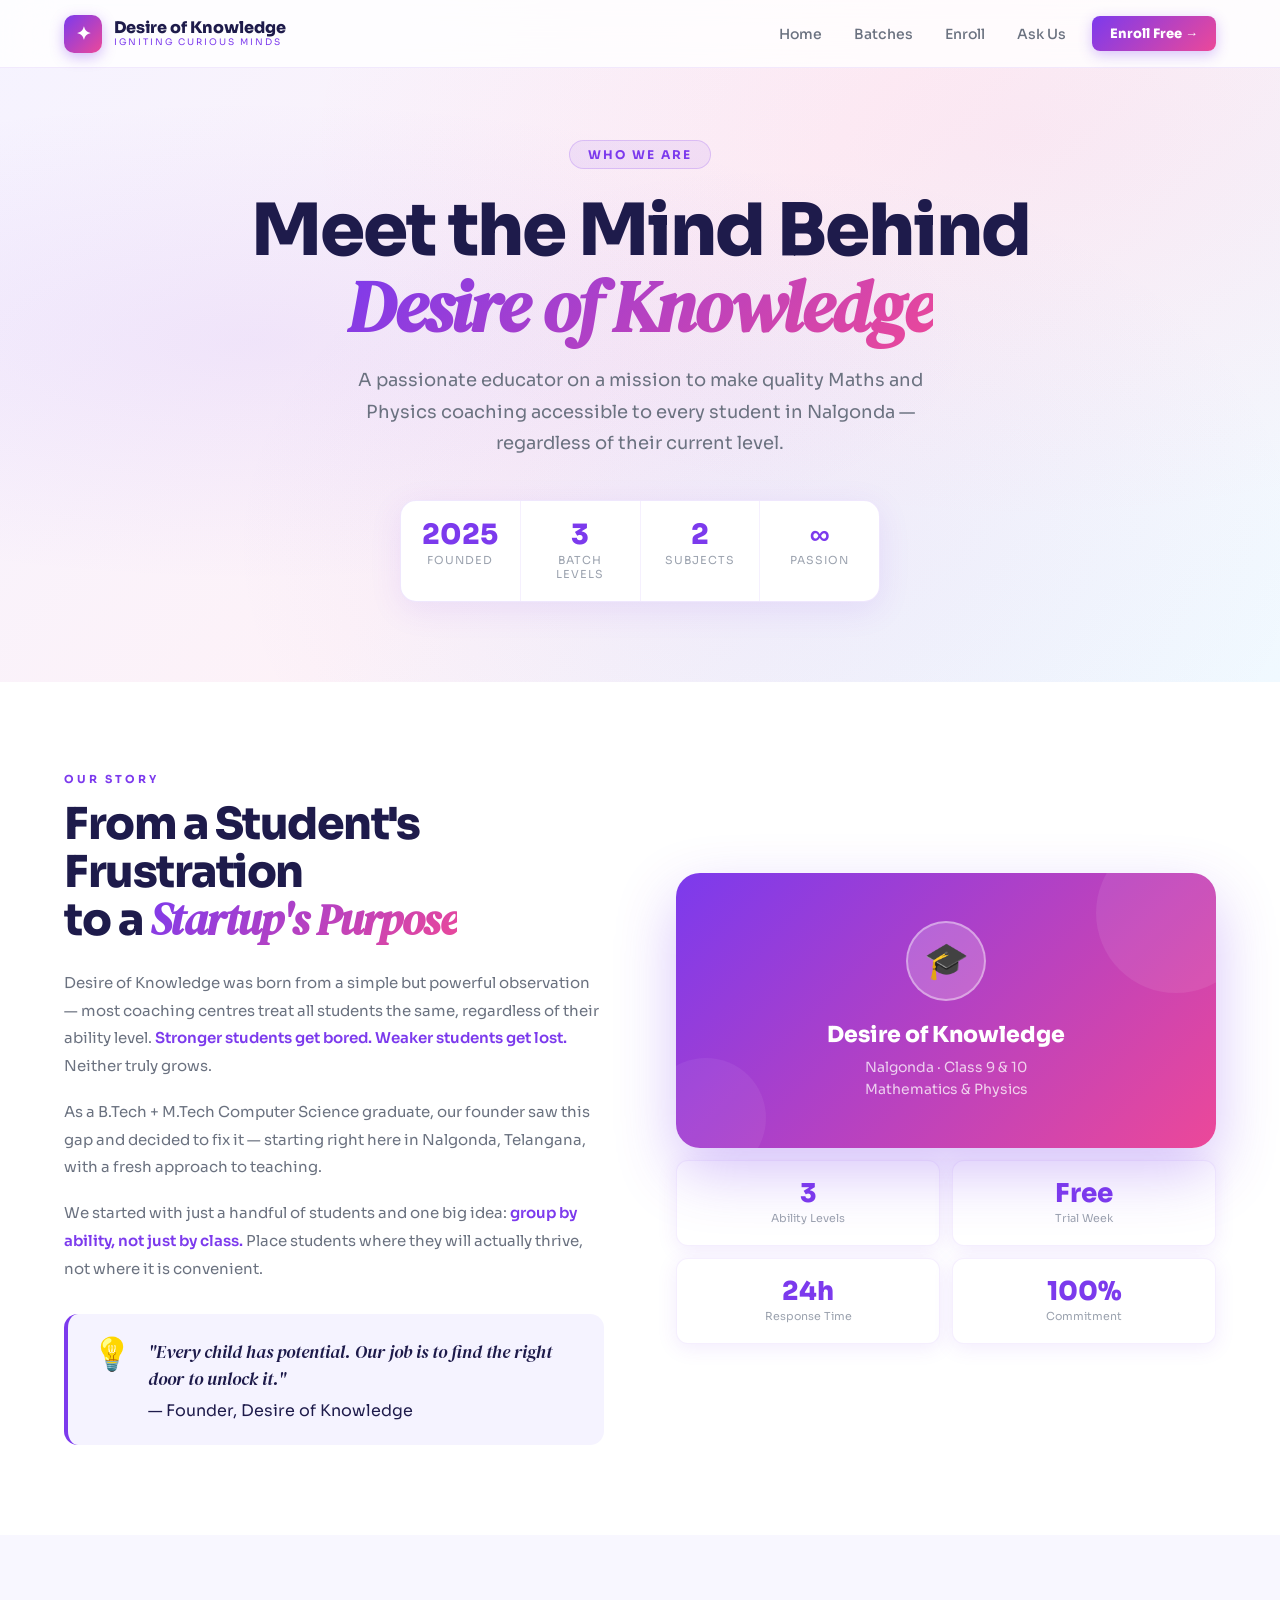
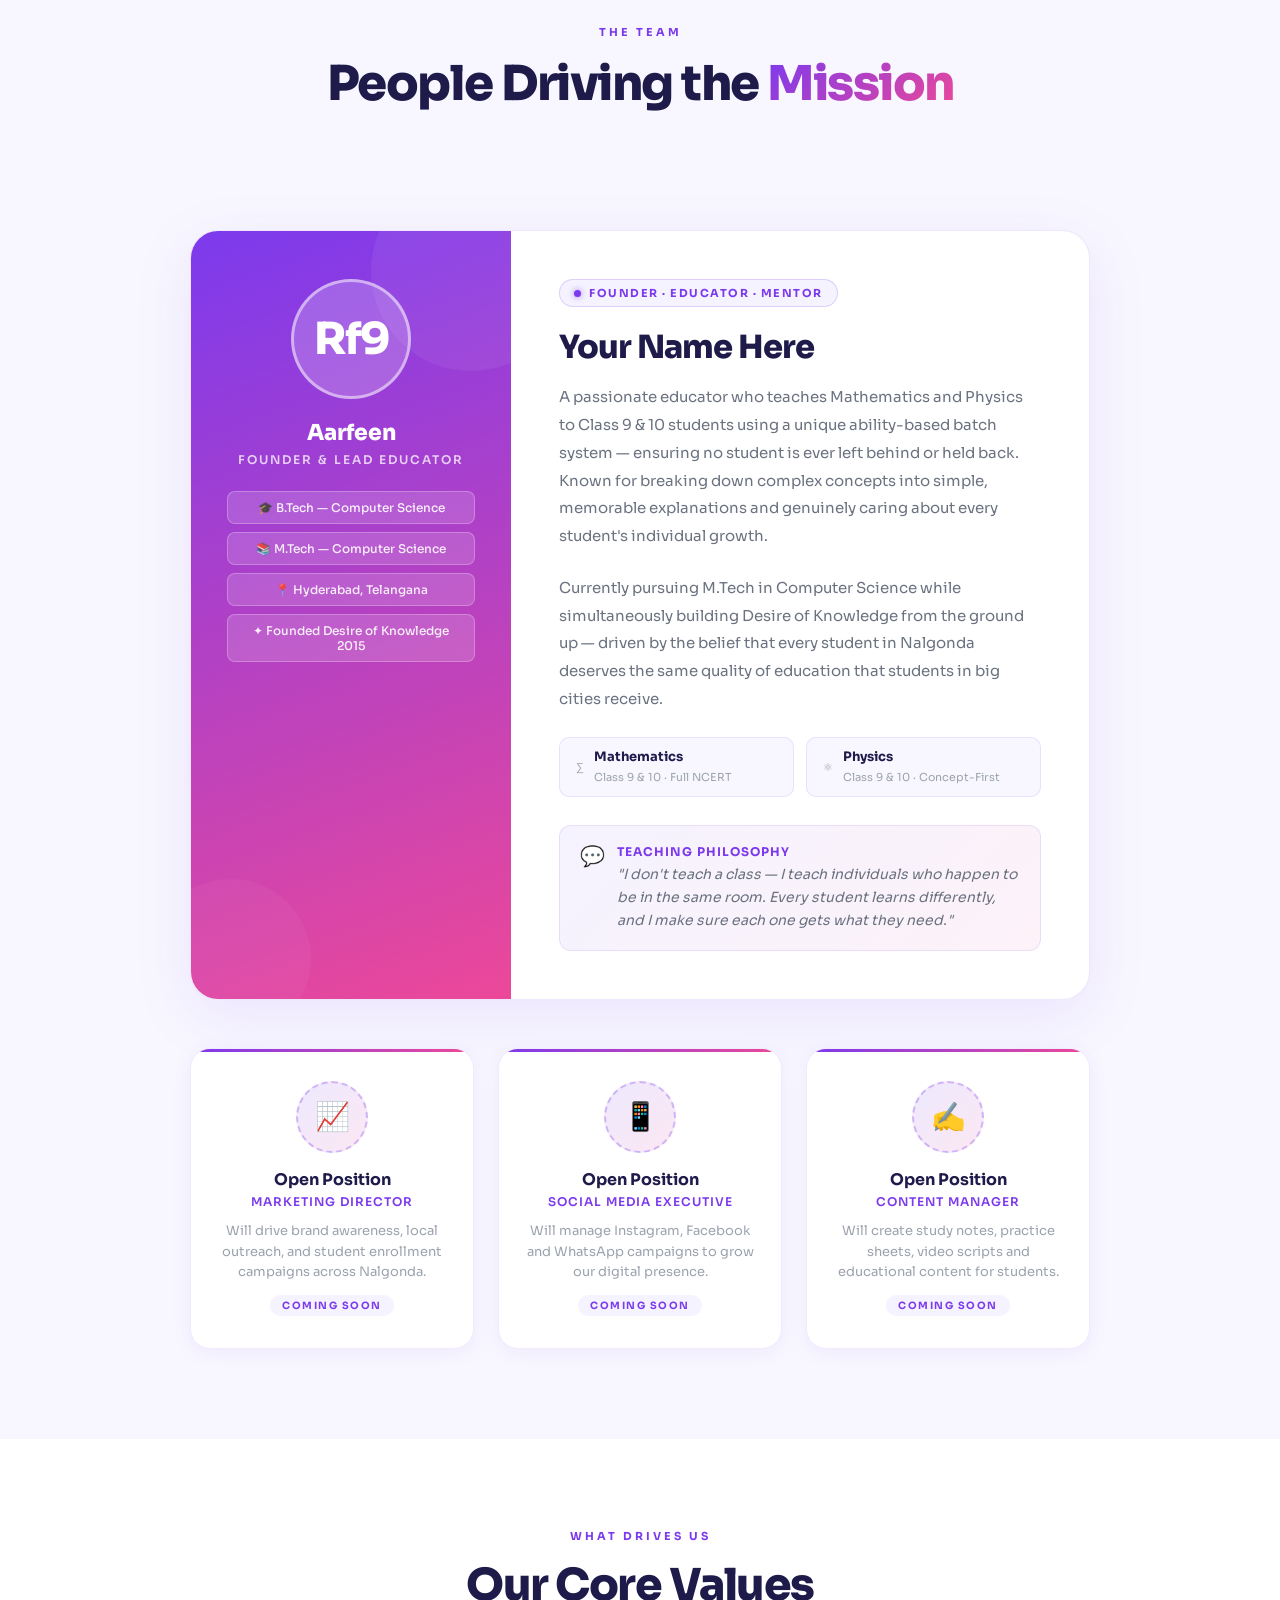
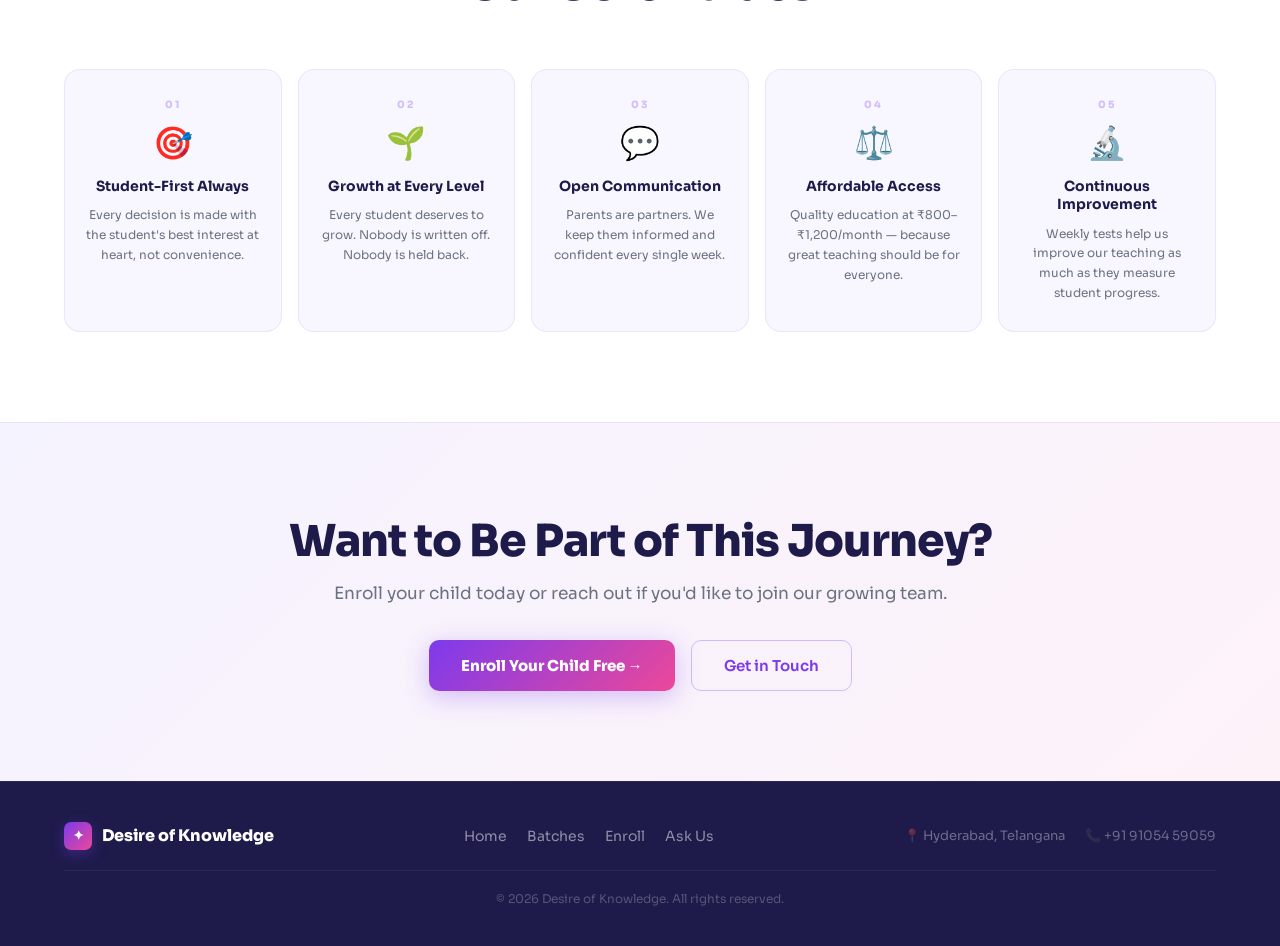
==== about.html @ edfbfe49 "Add: About and Mission" ====
<!DOCTYPE html>
<html lang="en">
<head>
  <meta charset="UTF-8" />
  <meta name="viewport" content="width=device-width, initial-scale=1.0" />
  <title>About Us | Desire of Knowledge</title>
  <meta name="description" content="Meet the team behind Desire of Knowledge — passionate educators dedicated to transforming student learning in Nalgonda." />
  <link rel="preconnect" href="https://fonts.googleapis.com" />
  <link rel="preconnect" href="https://fonts.gstatic.com" crossorigin />
  <link href="https://fonts.googleapis.com/css2?family=Sora:wght@300;400;500;600;700;800;900&family=DM+Serif+Display:ital@0;1&display=swap" rel="stylesheet" />
  <link rel="stylesheet" href="/css/style.css" />
  <link rel="icon" href="data:image/svg+xml,<svg xmlns='http://www.w3.org/2000/svg' viewBox='0 0 100 100'><text y='.9em' font-size='90'>✦</text></svg>" />
</head>
<body>

<div id="header-placeholder"></div>

<!-- ── HERO ──────────────────────────────────────────────────────── -->
<section class="about-hero">
  <div class="container about-hero-inner">
    <div class="page-tag reveal">Who We Are</div>
    <h1 class="reveal">Meet the Mind Behind<br><em>Desire of Knowledge</em></h1>
    <p class="reveal delay-1">A passionate educator on a mission to make quality Maths and Physics coaching accessible to every student in Nalgonda — regardless of their current level.</p>
    <div class="hero-stats-row reveal delay-2">
      <div class="hs-item">
        <div class="hs-val">2025</div>
        <div class="hs-lbl">Founded</div>
      </div>
      <div class="hs-item">
        <div class="hs-val">3</div>
        <div class="hs-lbl">Batch Levels</div>
      </div>
      <div class="hs-item">
        <div class="hs-val">2</div>
        <div class="hs-lbl">Subjects</div>
      </div>
      <div class="hs-item">
        <div class="hs-val">∞</div>
        <div class="hs-lbl">Passion</div>
      </div>
    </div>
  </div>
</section>

<!-- ── STORY ──────────────────────────────────────────────────────── -->
<section class="story-section">
  <div class="container">
    <div class="story-grid">
      <div class="story-left reveal">
        <div class="story-label">Our Story</div>
        <h2 class="story-title">From a Student's Frustration<br>to a <em>Startup's Purpose</em></h2>
        <p class="story-text">Desire of Knowledge was born from a simple but powerful observation — most coaching centres treat all students the same, regardless of their ability level. <strong>Stronger students get bored. Weaker students get lost.</strong> Neither truly grows.</p>
        <p class="story-text">As a B.Tech + M.Tech Computer Science graduate, our founder saw this gap and decided to fix it — starting right here in Nalgonda, Telangana, with a fresh approach to teaching.</p>
        <p class="story-text">We started with just a handful of students and one big idea: <strong>group by ability, not just by class.</strong> Place students where they will actually thrive, not where it is convenient.</p>
        <div class="story-quote">
          <div class="sq-icon">💡</div>
          <div>
            <blockquote>"Every child has potential. Our job is to find the right door to unlock it."</blockquote>
            — Founder, Desire of Knowledge
          </div>
        </div>
      </div>
      <div class="story-right reveal delay-2">
        <div class="story-visual">
          <div class="sv-main">
            <div class="sv-badge">🎓</div>
            <h3>Desire of Knowledge</h3>
            <p>Nalgonda · Class 9 & 10<br>Mathematics & Physics</p>
          </div>
          <div class="sv-cards">
            <div class="sv-card">
              <div class="sv-card-num">3</div>
              <div class="sv-card-lbl">Ability Levels</div>
            </div>
            <div class="sv-card">
              <div class="sv-card-num">Free</div>
              <div class="sv-card-lbl">Trial Week</div>
            </div>
            <div class="sv-card">
              <div class="sv-card-num">24h</div>
              <div class="sv-card-lbl">Response Time</div>
            </div>
            <div class="sv-card">
              <div class="sv-card-num">100%</div>
              <div class="sv-card-lbl">Commitment</div>
            </div>
          </div>
        </div>
      </div>
    </div>
  </div>
</section>

<!-- ── TEAM ───────────────────────────────────────────────────────── -->
<section class="team-section">
  <div class="container">
    <div class="team-section-header">
      <div class="section-tag reveal">The Team</div>
      <h2 class="reveal">People Driving the <span style="background:linear-gradient(135deg,#7C3AED,#EC4899);-webkit-background-clip:text;-webkit-text-fill-color:transparent;background-clip:text;">Mission</span></h2>
      <p class="reveal delay-1">Small team, big impact. Every student gets direct access to expertise and care.</p>
    </div>

    <!-- ── FOUNDER CARD ── -->
    <div class="founder-card reveal">
      <div class="fc-left">
        <div class="fc-avatar">Rf9</div>
        <!-- Replace YN with your initials -->
        <div class="fc-name">Aarfeen</div>
        <!-- Replace with your actual name -->
        <div class="fc-title">Founder & Lead Educator</div>
        <div class="fc-creds">
          <div class="fc-cred">🎓 B.Tech — Computer Science</div>
          <div class="fc-cred">📚 M.Tech — Computer Science</div>
          <div class="fc-cred">📍 Hyderabad, Telangana</div>
          <div class="fc-cred">✦ Founded Desire of Knowledge 2015</div>
        </div>
      </div>
      <div class="fc-right">
        <div class="fc-role-badge">
          <div class="role-dot"></div>
          Founder · Educator · Mentor
        </div>
        <h3>Your Name Here</h3>
        <!-- Replace with your actual name -->
        <p>A passionate educator who teaches Mathematics and Physics to Class 9 & 10 students using a unique ability-based batch system — ensuring no student is ever left behind or held back. Known for breaking down complex concepts into simple, memorable explanations and genuinely caring about every student's individual growth.</p>
        <p>Currently pursuing M.Tech in Computer Science while simultaneously building Desire of Knowledge from the ground up — driven by the belief that every student in Nalgonda deserves the same quality of education that students in big cities receive.</p>
        <div class="fc-subjects">
          <div class="fc-subj">
            <span class="fc-subj-icon">∑</span>
            <div>
              <strong>Mathematics</strong>
              <span>Class 9 & 10 · Full NCERT</span>
            </div>
          </div>
          <div class="fc-subj">
            <span class="fc-subj-icon">⚛</span>
            <div>
              <strong>Physics</strong>
              <span>Class 9 & 10 · Concept-First</span>
            </div>
          </div>
        </div>
        <div class="fc-philosophy">
          <span>💬</span>
          <div>
            <strong>Teaching Philosophy</strong>
            <p>"I don't teach a class — I teach individuals who happen to be in the same room. Every student learns differently, and I make sure each one gets what they need."</p>
          </div>
        </div>
      </div>
    </div>

    <!-- ── FUTURE TEAM SLOTS ──
         When you hire someone, copy one .team-card block,
         fill in the details, and remove the "Coming Soon" tag.
    -->
    <div class="team-grid reveal delay-2">

      <div class="team-card">
        <div class="tc-avatar">📈</div>
        <div class="tc-name">Open Position</div>
        <div class="tc-role">Marketing Director</div>
        <div class="tc-desc">Will drive brand awareness, local outreach, and student enrollment campaigns across Nalgonda.</div>
        <span class="tc-coming">Coming Soon</span>
      </div>

      <div class="team-card">
        <div class="tc-avatar">📱</div>
        <div class="tc-name">Open Position</div>
        <div class="tc-role">Social Media Executive</div>
        <div class="tc-desc">Will manage Instagram, Facebook and WhatsApp campaigns to grow our digital presence.</div>
        <span class="tc-coming">Coming Soon</span>
      </div>

      <div class="team-card">
        <div class="tc-avatar">✍️</div>
        <div class="tc-name">Open Position</div>
        <div class="tc-role">Content Manager</div>
        <div class="tc-desc">Will create study notes, practice sheets, video scripts and educational content for students.</div>
        <span class="tc-coming">Coming Soon</span>
      </div>

    </div>
    <!-- END FUTURE TEAM SLOTS -->

  </div>
</section>

<!-- ── VALUES ─────────────────────────────────────────────────────── -->
<section class="values-section">
  <div class="container">
    <div class="values-header">
      <div class="section-tag reveal">What Drives Us</div>
      <h2 class="reveal">Our Core Values</h2>
    </div>
    <div class="values-grid">
      <div class="value-card reveal delay-1">
        <div class="vc-num">01</div>
        <div class="vc-icon">🎯</div>
        <h3>Student-First Always</h3>
        <p>Every decision is made with the student's best interest at heart, not convenience.</p>
      </div>
      <div class="value-card reveal delay-2">
        <div class="vc-num">02</div>
        <div class="vc-icon">🌱</div>
        <h3>Growth at Every Level</h3>
        <p>Every student deserves to grow. Nobody is written off. Nobody is held back.</p>
      </div>
      <div class="value-card reveal delay-3">
        <div class="vc-num">03</div>
        <div class="vc-icon">💬</div>
        <h3>Open Communication</h3>
        <p>Parents are partners. We keep them informed and confident every single week.</p>
      </div>
      <div class="value-card reveal delay-1">
        <div class="vc-num">04</div>
        <div class="vc-icon">⚖️</div>
        <h3>Affordable Access</h3>
        <p>Quality education at ₹800–₹1,200/month — because great teaching should be for everyone.</p>
      </div>
      <div class="value-card reveal delay-2">
        <div class="vc-num">05</div>
        <div class="vc-icon">🔬</div>
        <h3>Continuous Improvement</h3>
        <p>Weekly tests help us improve our teaching as much as they measure student progress.</p>
      </div>
    </div>
  </div>
</section>

<!-- ── CTA ────────────────────────────────────────────────────────── -->
<section class="about-cta">
  <div class="container reveal">
    <h2>Want to Be Part of This Journey?</h2>
    <p>Enroll your child today or reach out if you'd like to join our growing team.</p>
    <div class="cta-row">
      <a href="/register.html" class="btn-primary">Enroll Your Child Free →</a>
      <a href="/query.html" class="btn-secondary">Get in Touch</a>
    </div>
  </div>
</section>

<div id="footer-placeholder"></div>
<script src="/js/components.js"></script>
<script src="/js/main.js"></script>
</body>
</html>
---- css/style.css ----
/* ======================Rf9==========================================
   Desire of Knowledge — Global Stylesheet
   Light Purple / Neon Theme · Clean White Background
   Sora + DM Serif Display
================================================================ */

:root {
  /* ── Brand Colours ── */
  --purple:        #7C3AED;
  --purple-dark:   #5B21B6;
  --purple-light:  #8B5CF6;
  --purple-neon:   #A855F7;
  --purple-soft:   rgba(124,58,237,0.08);
  --purple-mid:    rgba(124,58,237,0.15);
  --purple-border: rgba(124,58,237,0.2);

  --violet:        #6D28D9;
  --pink:          #EC4899;
  --pink-soft:     rgba(236,72,153,0.08);
  --indigo:        #4F46E5;
  --indigo-soft:   rgba(79,70,229,0.08);

  --teal:          #0D9488;
  --teal-soft:     rgba(13,148,136,0.08);
  --teal-border:   rgba(13,148,136,0.2);

  /* ── Backgrounds ── */
  --bg:            #FFFFFF;
  --bg-2:          #F8F7FF;
  --bg-3:          #F1EFFE;
  --bg-4:          #EDE9FE;

  /* ── Cards ── */
  --card-bg:       #FFFFFF;
  --card-border:   rgba(124,58,237,0.12);
  --card-shadow:   0 4px 24px rgba(124,58,237,0.08);

  /* ── Text ── */
  --text:          #1E1B4B;
  --text-muted:    #6B7280;
  --text-dim:      #9CA3AF;
  --text-light:    #D1D5DB;

  /* ── Accents (kept for badge colour references) ── */
  --gold:          #7C3AED;   /* remapped to purple for .gold class references */
  --gold-soft:     rgba(124,58,237,0.08);
  --orange:        #EC4899;
  --orange-soft:   rgba(236,72,153,0.08);

  --radius:        14px;
  --radius-sm:     8px;
  --shadow:        0 8px 40px rgba(124,58,237,0.12);
  --shadow-hover:  0 16px 48px rgba(124,58,237,0.2);
}

*, *::before, *::after { box-sizing: border-box; margin: 0; padding: 0; }
html { scroll-behavior: smooth; font-size: 16px; }

body {
  font-family: 'Sora', -apple-system, sans-serif;
  background: var(--bg);
  color: var(--text);
  -webkit-font-smoothing: antialiased;
  overflow-x: hidden;
}

::-webkit-scrollbar { width: 5px; }
::-webkit-scrollbar-track { background: var(--bg-2); }
::-webkit-scrollbar-thumb { background: rgba(124,58,237,0.35); border-radius: 3px; }
::-webkit-scrollbar-thumb:hover { background: var(--purple); }
::selection { background: rgba(124,58,237,0.15); color: var(--purple); }
a { color: inherit; text-decoration: none; }
img { max-width: 100%; }

input:-webkit-autofill, input:-webkit-autofill:focus {
  -webkit-box-shadow: 0 0 0 1000px #F8F7FF inset !important;
  -webkit-text-fill-color: var(--text) !important;
}

/* ── UTILITIES ─────────────────────────────────────────────────── */
.container { max-width: 1200px; margin: 0 auto; padding: 0 24px; }
.hide { display: none !important; }

.gold-italic {
  font-family: 'DM Serif Display', serif;
  font-style: italic;
  background: linear-gradient(135deg, var(--purple), var(--pink));
  -webkit-background-clip: text;
  -webkit-text-fill-color: transparent;
  background-clip: text;
}

/* ── REVEAL ANIMATIONS ─────────────────────────────────────────── */
.reveal {
  opacity: 0;
  transform: translateY(28px);
  transition: opacity 0.65s ease, transform 0.65s ease;
}
.reveal.visible { opacity: 1; transform: translateY(0); }
.delay-1 { transition-delay: 0.1s; }
.delay-2 { transition-delay: 0.2s; }
.delay-3 { transition-delay: 0.3s; }
.delay-4 { transition-delay: 0.4s; }

/* ── NAVBAR ─────────────────────────────────────────────────────── */
.navbar {
  position: fixed; top: 0; left: 0; right: 0; z-index: 999;
  height: 68px;
  background: rgba(255,255,255,0.82);
  backdrop-filter: blur(24px);
  border-bottom: 1px solid rgba(124,58,237,0.1);
  transition: background 0.3s, box-shadow 0.3s;
}
.navbar.scrolled {
  background: rgba(255,255,255,0.98);
  box-shadow: 0 4px 30px rgba(124,58,237,0.1);
}
.nav-inner {
  max-width: 1200px; margin: 0 auto;
  padding: 0 24px; height: 100%;
  display: flex; align-items: center; justify-content: space-between;
}
.brand { display: flex; align-items: center; gap: 12px; }
.brand-hex {
  width: 38px; height: 38px; border-radius: 10px;
  background: linear-gradient(135deg, var(--purple), var(--pink));
  display: flex; align-items: center; justify-content: center;
  font-size: 18px; color: #fff; font-weight: 800;
  flex-shrink: 0; box-shadow: 0 4px 14px rgba(124,58,237,0.35);
}
.brand-hex.small { width: 28px; height: 28px; font-size: 13px; border-radius: 7px; }
.brand-name { font-size: 16px; font-weight: 800; color: var(--text); line-height: 1.1; }
.brand-sub { font-size: 9px; color: var(--purple); letter-spacing: 2px; text-transform: uppercase; }
.nav-links { display: flex; align-items: center; gap: 4px; }
.nav-link {
  color: var(--text-muted); padding: 8px 14px;
  border-radius: var(--radius-sm); font-size: 14px; font-weight: 500;
  transition: color 0.2s, background 0.2s;
}
.nav-link:hover, .nav-link.active {
  color: var(--purple); background: var(--purple-soft);
}
.nav-cta {
  background: linear-gradient(135deg, var(--purple), var(--pink));
  color: #fff !important; font-weight: 800; font-size: 13px;
  padding: 9px 18px; border-radius: 8px; margin-left: 8px;
  transition: opacity 0.2s, transform 0.2s;
  box-shadow: 0 4px 14px rgba(124,58,237,0.3);
}
.nav-cta:hover { opacity: 0.9; transform: translateY(-1px); }
.hamburger {
  display: none; flex-direction: column; gap: 5px;
  background: none; border: none; cursor: pointer; padding: 6px;
}
.hamburger span {
  display: block; width: 22px; height: 2px;
  background: var(--text); border-radius: 2px; transition: all 0.3s;
}
.hamburger.open span:nth-child(1) { transform: rotate(45deg) translate(5px,5px); }
.hamburger.open span:nth-child(2) { opacity: 0; }
.hamburger.open span:nth-child(3) { transform: rotate(-45deg) translate(5px,-5px); }

/* ── HERO ────────────────────────────────────────────────────────── */
.hero {
  min-height: 100vh; padding-top: 68px;
  display: grid; grid-template-columns: 1fr 420px;
  align-items: center; gap: 40px;
  max-width: 1200px; margin: 0 auto; padding: 68px 24px 80px;
  position: relative;
}
.hero-bg {
  position: fixed; inset: 0; pointer-events: none; z-index: -1;
  overflow: hidden; background: #fff;
}
.orb {
  position: absolute; border-radius: 50%;
  filter: blur(100px); opacity: 0.18;
  animation: floatOrb 10s ease-in-out infinite;
}
.orb-gold   { width: 600px; height: 600px; background: var(--purple-light); top: -150px; right: -100px; }
.orb-orange { width: 500px; height: 500px; background: var(--pink); bottom: -100px; left: -150px; animation-delay: 5s; }
.particle-canvas { position: absolute; inset: 0; width: 100%; height: 100%; opacity: 0.5; }

@keyframes floatOrb {
  0%,100% { transform: translate(0,0) scale(1); }
  50% { transform: translate(20px,-20px) scale(1.05); }
}

.hero-content { position: relative; z-index: 1; }
.hero-badge {
  display: inline-flex; align-items: center; gap: 10px;
  background: var(--purple-soft); border: 1px solid var(--purple-border);
  color: var(--purple); padding: 8px 18px; border-radius: 40px;
  font-size: 13px; font-weight: 600; margin-bottom: 28px; letter-spacing: 0.3px;
}
.badge-pulse {
  width: 8px; height: 8px; border-radius: 50%; background: var(--purple);
  animation: pulse 2s ease-in-out infinite;
  box-shadow: 0 0 8px rgba(124,58,237,0.6);
}
@keyframes pulse { 0%,100%{opacity:1;transform:scale(1)} 50%{opacity:0.4;transform:scale(0.75)} }

.hero-title {
  font-size: clamp(38px, 5.5vw, 72px); font-weight: 900;
  line-height: 1.05; letter-spacing: -2px; margin-bottom: 24px;
  color: var(--text);
}
.hero-desc {
  font-size: 17px; color: var(--text-muted); line-height: 1.75;
  max-width: 540px; margin-bottom: 36px;
}
.hero-desc strong { color: var(--purple); font-weight: 600; }
.hero-actions { display: flex; gap: 14px; flex-wrap: wrap; margin-bottom: 48px; }

.btn-gold {
  display: inline-flex; align-items: center; gap: 10px;
  background: linear-gradient(135deg, var(--purple), var(--pink));
  color: #fff; padding: 15px 30px; border-radius: 10px;
  font-weight: 800; font-size: 15px; border: none; cursor: pointer;
  transition: transform 0.25s, box-shadow 0.25s; white-space: nowrap;
  box-shadow: 0 6px 24px rgba(124,58,237,0.3);
}
.btn-gold:hover { transform: translateY(-2px); box-shadow: 0 12px 40px rgba(124,58,237,0.4); }
.btn-icon { transition: transform 0.25s; }
.btn-gold:hover .btn-icon { transform: translateX(4px); }

.btn-outline {
  display: inline-flex; align-items: center; gap: 8px;
  border: 1.5px solid var(--purple-border); color: var(--purple);
  padding: 15px 28px; border-radius: 10px; font-weight: 600; font-size: 15px;
  transition: border-color 0.25s, color 0.25s, background 0.25s; cursor: pointer;
  background: transparent;
}
.btn-outline:hover { border-color: var(--purple); color: #fff; background: var(--purple); }

.hero-stats { display: flex; align-items: center; gap: 28px; flex-wrap: wrap; }
.stat-item { display: flex; flex-direction: column; }
.stat-val { font-size: 30px; font-weight: 900; color: var(--purple); line-height: 1; }
.stat-lbl { font-size: 11px; color: var(--text-dim); letter-spacing: 1.5px; text-transform: uppercase; margin-top: 2px; }
.stat-sep { width: 1px; height: 36px; background: rgba(124,58,237,0.15); }

/* Hero Visual */
.hero-visual {
  position: relative; height: 420px;
  display: flex; align-items: center; justify-content: center;
}
.hero-ring {
  position: absolute; width: 340px; height: 340px; border-radius: 50%;
  border: 1.5px solid rgba(124,58,237,0.15);
  animation: spinRing 20s linear infinite;
}
.ring-2 { width: 260px; height: 260px; border-color: rgba(236,72,153,0.12); animation-direction: reverse; animation-duration: 15s; }
@keyframes spinRing { to { transform: rotate(360deg); } }

.float-card {
  position: absolute; background: #fff;
  border: 1.5px solid rgba(124,58,237,0.12); backdrop-filter: blur(20px);
  border-radius: 14px; padding: 16px 20px;
  display: flex; align-items: center; gap: 14px;
  box-shadow: 0 8px 32px rgba(124,58,237,0.1);
  animation: floatCard 4s ease-in-out infinite;
}
.card-1 { top: 20px; left: -20px; animation-delay: 0s; }
.card-2 { bottom: 60px; right: -20px; animation-delay: 1.5s; }
.card-3 { bottom: 20px; left: 10px; animation-delay: 3s; }
@keyframes floatCard {
  0%,100% { transform: translateY(0); }
  50% { transform: translateY(-8px); }
}
.fc-icon { font-size: 28px; line-height: 1; }
.fc-text { display: flex; flex-direction: column; }
.fc-text strong { font-size: 14px; font-weight: 700; color: var(--text); }
.fc-text span { font-size: 11px; color: var(--text-dim); }

/* ── SECTIONS ────────────────────────────────────────────────────── */
.section { padding: 90px 0; background: var(--bg); }
.dark-section { background: var(--bg-2); }
.section-tag {
  font-size: 11px; letter-spacing: 3px; text-transform: uppercase;
  color: var(--purple); font-weight: 700; margin-bottom: 14px;
}
.section-title {
  font-size: clamp(28px, 4vw, 48px); font-weight: 800;
  letter-spacing: -1.5px; margin-bottom: 16px; line-height: 1.1;
  color: var(--text);
}
.section-desc { color: var(--text-muted); font-size: 17px; max-width: 540px; line-height: 1.7; margin-bottom: 56px; }

/* ── HOW IT WORKS ────────────────────────────────────────────────── */
.steps-row { display: flex; align-items: flex-start; gap: 16px; flex-wrap: wrap; }
.step {
  flex: 1; min-width: 160px; background: var(--card-bg);
  border: 1.5px solid var(--card-border); border-radius: var(--radius);
  padding: 28px 22px; text-align: center; position: relative;
  transition: border-color 0.3s, transform 0.3s, box-shadow 0.3s;
  box-shadow: var(--card-shadow);
}
.step:hover { border-color: var(--purple); transform: translateY(-4px); box-shadow: var(--shadow-hover); }
.step-num { font-size: 11px; font-weight: 800; color: var(--purple); letter-spacing: 2px; margin-bottom: 12px; }
.step-icon { font-size: 36px; margin-bottom: 14px; }
.step h3 { font-size: 16px; font-weight: 700; margin-bottom: 10px; color: var(--text); }
.step p { font-size: 13px; color: var(--text-muted); line-height: 1.65; }
.step-arrow { font-size: 24px; color: var(--purple); opacity: 0.4; align-self: center; flex-shrink: 0; }

/* ── BATCH CARDS ─────────────────────────────────────────────────── */
.batch-grid { display: grid; grid-template-columns: repeat(3,1fr); gap: 24px; }
.batch-card {
  background: var(--card-bg); border: 1.5px solid var(--card-border);
  border-radius: 18px; padding: 32px; position: relative; overflow: hidden;
  transition: transform 0.3s, border-color 0.3s, box-shadow 0.3s;
  box-shadow: var(--card-shadow);
}
.batch-card:hover { transform: translateY(-6px); box-shadow: var(--shadow-hover); }
.bc-foundation:hover { border-color: var(--teal); }
.bc-regular:hover    { border-color: var(--purple); }
.bc-advanced:hover   { border-color: var(--pink); }

.featured-card { border-color: var(--purple); background: var(--bg-3); }
.featured-badge {
  position: absolute; top: -1px; left: 50%; transform: translateX(-50%);
  background: linear-gradient(135deg, var(--purple), var(--pink));
  color: #fff; font-size: 10px; font-weight: 800;
  padding: 4px 18px; border-radius: 0 0 10px 10px;
  letter-spacing: 1.5px; text-transform: uppercase;
}
.bc-glow { position: absolute; width: 200px; height: 200px; border-radius: 50%; filter: blur(60px); opacity: 0.08; top: -60px; right: -60px; }
.glow-teal   { background: var(--teal); }
.glow-gold   { background: var(--purple); }
.glow-orange { background: var(--pink); }

.bc-header { display: flex; align-items: center; gap: 12px; margin-bottom: 16px; }
.bc-emoji { font-size: 32px; }
.bc-level { font-size: 10px; font-weight: 800; letter-spacing: 2px; padding: 4px 12px; border-radius: 6px; }
.teal   { color: var(--teal); }
.gold   { color: var(--purple); }
.orange { color: var(--pink); }
.bc-level.teal   { background: var(--teal-soft); color: var(--teal); }
.bc-level.gold   { background: var(--purple-soft); color: var(--purple); }
.bc-level.orange { background: var(--pink-soft); color: var(--pink); }

.batch-card h3 { font-size: 22px; font-weight: 800; margin-bottom: 8px; color: var(--text); }
.bc-sub { color: var(--text-muted); font-size: 13px; margin-bottom: 22px; line-height: 1.5; }
.bc-list { list-style: none; margin-bottom: 24px; }
.bc-list li {
  font-size: 13px; color: var(--text-muted);
  padding: 7px 0; border-bottom: 1px solid rgba(124,58,237,0.06);
  display: flex; align-items: center; gap: 8px;
}
.bc-list li::before { content: "✓"; font-weight: 800; font-size: 12px; flex-shrink: 0; }
.bc-foundation .bc-list li::before { color: var(--teal); }
.bc-regular .bc-list li::before   { color: var(--purple); }
.bc-advanced .bc-list li::before  { color: var(--pink); }
.bc-tag { font-size: 12px; font-weight: 700; padding: 6px 14px; border-radius: 6px; display: inline-block; }
.teal-tag   { background: var(--teal-soft); color: var(--teal); }
.gold-tag   { background: var(--purple-soft); color: var(--purple); }
.orange-tag { background: var(--pink-soft); color: var(--pink); }
.batch-cta { text-align: center; margin-top: 40px; }
.btn-outline-light {
  border: 1.5px solid var(--purple-border); color: var(--purple);
  padding: 14px 32px; border-radius: 10px; font-weight: 600; font-size: 15px;
  transition: all 0.25s; background: transparent;
}
.btn-outline-light:hover { border-color: var(--purple); color: #fff; background: var(--purple); }

/* ── SUBJECTS ────────────────────────────────────────────────────── */
.subject-grid { display: grid; grid-template-columns: 1fr 1fr; gap: 24px; }
.subject-card {
  background: var(--card-bg); border: 1.5px solid var(--card-border);
  border-radius: 18px; padding: 36px; transition: all 0.3s;
  box-shadow: var(--card-shadow);
}
.subject-card:hover { transform: translateY(-4px); border-color: var(--purple); box-shadow: var(--shadow-hover); }
.subj-icon-wrap {
  width: 64px; height: 64px; border-radius: 16px;
  display: flex; align-items: center; justify-content: center;
  margin-bottom: 22px;
}
.gold-wrap { background: var(--purple-soft); border: 1.5px solid var(--purple-border); }
.teal-wrap { background: var(--teal-soft); border: 1.5px solid var(--teal-border); }
.subj-icon { font-size: 32px; font-family: serif; }
.subject-card h3 { font-size: 24px; font-weight: 800; margin-bottom: 12px; color: var(--text); }
.subject-card p { color: var(--text-muted); line-height: 1.7; font-size: 14px; margin-bottom: 22px; }
.subj-topics { display: flex; flex-wrap: wrap; gap: 8px; margin-bottom: 20px; }
.subj-topics span {
  background: var(--bg-3); border: 1px solid rgba(124,58,237,0.12);
  color: var(--text-muted); font-size: 12px; padding: 4px 12px; border-radius: 6px;
}
.subj-classes { display: flex; gap: 10px; }
.class-pill {
  background: var(--purple-soft); border: 1.5px solid var(--purple-border);
  color: var(--purple); font-size: 12px; font-weight: 700;
  padding: 4px 14px; border-radius: 6px;
}

/* ── SCHEDULE ────────────────────────────────────────────────────── */
.sched-grid { display: grid; grid-template-columns: repeat(4,1fr); gap: 16px; }
.sched-card {
  background: var(--card-bg); border: 1.5px solid var(--card-border);
  border-radius: 14px; padding: 24px 20px; text-align: center;
  transition: all 0.3s; box-shadow: var(--card-shadow);
}
.sched-card:hover { border-color: var(--purple); transform: translateY(-3px); box-shadow: var(--shadow-hover); }
.sched-day { font-size: 11px; font-weight: 700; color: var(--purple); letter-spacing: 1.5px; text-transform: uppercase; margin-bottom: 10px; }
.sched-time { font-size: 17px; font-weight: 800; margin-bottom: 8px; line-height: 1.2; color: var(--text); }
.sched-label { font-size: 12px; color: var(--text-muted); margin-bottom: 12px; }
.sched-icon { font-size: 28px; }

/* ── WHY US ──────────────────────────────────────────────────────── */
.why-grid { display: grid; grid-template-columns: repeat(3,1fr); gap: 20px; }
.why-card {
  background: var(--card-bg); border: 1.5px solid var(--card-border);
  border-radius: 14px; padding: 28px 24px; transition: all 0.3s;
  box-shadow: var(--card-shadow);
}
.why-card:hover { border-color: var(--purple); transform: translateY(-3px); box-shadow: var(--shadow-hover); }
.why-icon { font-size: 32px; margin-bottom: 14px; }
.why-card h4 { font-size: 16px; font-weight: 700; margin-bottom: 10px; color: var(--text); }
.why-card p { font-size: 13px; color: var(--text-muted); line-height: 1.65; }

/* ── TESTIMONIALS ────────────────────────────────────────────────── */
.testi-grid { display: grid; grid-template-columns: repeat(3,1fr); gap: 24px; }
.testi-card {
  background: var(--card-bg); border: 1.5px solid var(--card-border);
  border-radius: 18px; padding: 32px; transition: all 0.3s;
  box-shadow: var(--card-shadow);
}
.testi-card:hover { border-color: var(--purple); transform: translateY(-3px); box-shadow: var(--shadow-hover); }
.testi-stars { color: #F59E0B; font-size: 16px; margin-bottom: 18px; letter-spacing: 2px; }
.testi-card p { font-size: 14px; color: var(--text-muted); line-height: 1.75; margin-bottom: 24px; font-style: italic; }
.testi-author { display: flex; align-items: center; gap: 14px; }
.testi-avatar {
  width: 40px; height: 40px; border-radius: 50%;
  background: linear-gradient(135deg, var(--purple), var(--pink));
  display: flex; align-items: center; justify-content: center;
  font-weight: 800; color: #fff; font-size: 16px; flex-shrink: 0;
}
.testi-author strong { display: block; font-size: 14px; color: var(--text); }
.testi-author span { font-size: 12px; color: var(--text-dim); }

/* ── CTA BANNER ──────────────────────────────────────────────────── */
.cta-banner {
  padding: 100px 0; text-align: center;
  background: linear-gradient(135deg, #F5F3FF, #FDF2F8);
  border-top: 1.5px solid rgba(124,58,237,0.1);
  border-bottom: 1.5px solid rgba(124,58,237,0.1);
  position: relative; overflow: hidden;
}
.cta-orb {
  position: absolute; top: 50%; left: 50%; transform: translate(-50%,-50%);
  width: 600px; height: 600px; border-radius: 50%;
  background: radial-gradient(circle, rgba(124,58,237,0.08) 0%, transparent 70%);
  pointer-events: none;
}
.cta-inner { position: relative; z-index: 1; }
.cta-inner h2 { font-size: clamp(24px,4vw,44px); font-weight: 900; letter-spacing: -1px; margin-bottom: 16px; color: var(--text); }
.cta-inner p { color: var(--text-muted); font-size: 17px; margin-bottom: 36px; }
.cta-btns { display: flex; gap: 16px; justify-content: center; flex-wrap: wrap; }

/* ── FOOTER ──────────────────────────────────────────────────────── */
.footer {
  background: var(--text); border-top: 1.5px solid rgba(255,255,255,0.06);
  padding: 40px 0;
}
.footer-inner { display: flex; flex-wrap: wrap; align-items: center; gap: 20px; justify-content: space-between; }
.footer-brand { display: flex; align-items: center; gap: 10px; }
.footer-name { font-size: 16px; font-weight: 800; color: #fff; }
.footer-links { display: flex; gap: 20px; }
.footer-links a { color: rgba(255,255,255,0.5); font-size: 14px; transition: color 0.2s; }
.footer-links a:hover { color: #C4B5FD; }
.footer-contact { display: flex; gap: 20px; flex-wrap: wrap; }
.footer-contact span { color: rgba(255,255,255,0.35); font-size: 13px; }
.footer-copy { color: rgba(255,255,255,0.25); font-size: 12px; width: 100%; text-align: center; padding-top: 20px; border-top: 1px solid rgba(255,255,255,0.06); }

/* ── PAGE HERO (inner pages) ─────────────────────────────────────── */
.page-hero {
  padding-top: 68px; position: relative; overflow: hidden;
  min-height: 300px; display: flex; align-items: center;
  background: var(--bg-3);
}
.page-hero-bg {
  position: absolute; inset: 0;
  background: radial-gradient(ellipse at 70% 50%, rgba(124,58,237,0.08) 0%, transparent 60%);
}
.page-hero-inner { padding: 60px 24px; position: relative; z-index: 1; }
.page-hero-title { font-size: clamp(32px,5vw,60px); font-weight: 900; letter-spacing: -2px; margin-bottom: 16px; color: var(--text); }
.page-hero-desc { color: var(--text-muted); font-size: 17px; max-width: 560px; line-height: 1.7; }

/* ── BATCH PAGE ──────────────────────────────────────────────────── */
.filter-bar {
  display: flex; flex-wrap: wrap; gap: 20px; margin-bottom: 40px;
  padding: 20px 24px; background: var(--card-bg);
  border: 1.5px solid var(--card-border); border-radius: 14px;
  box-shadow: var(--card-shadow);
}
.filter-group { display: flex; align-items: center; gap: 8px; flex-wrap: wrap; }
.filter-lbl { font-size: 12px; font-weight: 700; color: var(--text-dim); text-transform: uppercase; letter-spacing: 1px; margin-right: 4px; }
.filter-btn {
  background: var(--bg-2); border: 1.5px solid rgba(124,58,237,0.12);
  color: var(--text-muted); padding: 6px 16px; border-radius: 20px;
  font-size: 13px; cursor: pointer; font-family: 'Sora',sans-serif;
  transition: all 0.2s;
}
.filter-btn:hover, .filter-btn.active {
  background: var(--purple-soft); border-color: var(--purple);
  color: var(--purple);
}
.batches-grid { display: grid; grid-template-columns: repeat(3,1fr); gap: 22px; margin-bottom: 60px; }
.b-card {
  background: var(--card-bg); border: 1.5px solid var(--card-border);
  border-radius: 16px; padding: 24px; overflow: hidden;
  transition: transform 0.3s, border-color 0.3s, box-shadow 0.3s;
  box-shadow: var(--card-shadow);
}
.b-card:hover { transform: translateY(-4px); box-shadow: var(--shadow-hover); }
.b-card.filtered-out { display: none; }
.b-top { height: 3px; margin: -24px -24px 20px; }
.teal-top   { background: var(--teal); }
.gold-top   { background: var(--purple); }
.orange-top { background: var(--pink); }
.b-badges { display: flex; justify-content: space-between; align-items: center; margin-bottom: 14px; }
.b-level { font-size: 10px; font-weight: 800; letter-spacing: 1.5px; text-transform: uppercase; padding: 4px 12px; border-radius: 6px; }
.teal-badge   { background: var(--teal-soft); color: var(--teal); }
.gold-badge   { background: var(--purple-soft); color: var(--purple); }
.orange-badge { background: var(--pink-soft); color: var(--pink); }
.b-seats { font-size: 12px; color: var(--text-dim); }
.b-card h3 { font-size: 17px; font-weight: 700; margin-bottom: 12px; color: var(--text); }
.b-meta { display: flex; gap: 16px; margin-bottom: 14px; }
.b-meta span { font-size: 12px; color: var(--text-muted); }
.b-schedule {
  background: var(--bg-3); border-radius: 8px; padding: 10px 14px;
  font-size: 13px; color: var(--text-muted);
  display: flex; gap: 8px; align-items: center; margin-bottom: 14px;
}
.b-fee { font-size: 18px; font-weight: 800; color: var(--purple); margin-bottom: 14px; }
.b-capacity { margin-bottom: 18px; }
.cap-bar { height: 4px; background: var(--bg-4); border-radius: 4px; margin-bottom: 6px; overflow: hidden; }
.cap-fill { height: 100%; border-radius: 4px; }
.teal-fill   { background: var(--teal); }
.gold-fill   { background: var(--purple); }
.orange-fill { background: var(--pink); }
.b-capacity span { font-size: 12px; color: var(--text-dim); }
.b-enroll-btn {
  display: block; text-align: center; padding: 12px;
  border-radius: 10px; font-size: 13px; font-weight: 700;
  border: 1.5px solid; transition: all 0.25s;
}
.teal-btn   { color: var(--teal); border-color: var(--teal-border); background: var(--teal-soft); }
.teal-btn:hover { background: var(--teal); color: #fff; border-color: var(--teal); }
.gold-btn   { color: var(--purple); border-color: var(--purple-border); background: var(--purple-soft); }
.gold-btn:hover { background: var(--purple); color: #fff; border-color: var(--purple); }
.orange-btn { color: var(--pink); border-color: rgba(236,72,153,0.25); background: var(--pink-soft); }
.orange-btn:hover { background: var(--pink); color: #fff; border-color: var(--pink); }
.no-results { text-align: center; padding: 60px; color: var(--text-muted); font-size: 16px; }
.no-results a { color: var(--purple); }
.batch-bottom-cta {
  text-align: center; padding: 56px 40px;
  background: var(--bg-3); border: 1.5px solid var(--purple-border);
  border-radius: 20px;
}
.batch-bottom-cta h2 { font-size: 28px; font-weight: 800; margin-bottom: 12px; letter-spacing: -0.5px; color: var(--text); }
.batch-bottom-cta p { color: var(--text-muted); margin-bottom: 28px; font-size: 16px; }

/* ── FORM PAGES ──────────────────────────────────────────────────── */
.form-section { padding: 60px 0 80px; background: var(--bg-2); }
.form-layout { display: grid; grid-template-columns: 1fr 320px; gap: 32px; align-items: start; }
.form-card {
  background: var(--card-bg); border: 1.5px solid var(--card-border);
  border-radius: 20px; padding: 40px; box-shadow: var(--card-shadow);
}

/* Multi-step progress */
.form-steps { display: flex; align-items: center; margin-bottom: 36px; gap: 0; }
.form-step { display: flex; align-items: center; gap: 10px; flex: 1; }
.step-dot {
  width: 32px; height: 32px; border-radius: 50%; flex-shrink: 0;
  display: flex; align-items: center; justify-content: center;
  font-size: 13px; font-weight: 800;
  background: var(--bg-3); border: 1.5px solid rgba(124,58,237,0.15);
  color: var(--text-muted); transition: all 0.3s;
}
.form-step.active .step-dot {
  background: linear-gradient(135deg, var(--purple), var(--pink));
  color: #fff; border-color: transparent;
  box-shadow: 0 4px 14px rgba(124,58,237,0.3);
}
.form-step.done .step-dot { background: var(--teal-soft); color: var(--teal); border-color: var(--teal-border); }
.form-step span { font-size: 12px; color: var(--text-dim); transition: color 0.3s; white-space: nowrap; }
.form-step.active span { color: var(--purple); font-weight: 600; }
.step-line { flex: 1; height: 1.5px; background: rgba(124,58,237,0.1); margin: 0 8px; }

.form-page { display: none; }
.form-page.active { display: block; animation: fadeSlide 0.4s ease; }
@keyframes fadeSlide { from { opacity: 0; transform: translateX(20px); } to { opacity: 1; transform: translateX(0); } }

.form-page-title { font-size: 17px; font-weight: 700; margin-bottom: 28px; color: var(--text); }

.field-row { display: grid; grid-template-columns: 1fr 1fr; gap: 18px; margin-bottom: 18px; }
.field-group { display: flex; flex-direction: column; margin-bottom: 18px; }
label { font-size: 13px; font-weight: 600; color: var(--text-muted); margin-bottom: 8px; }
.req { color: var(--pink); }

input, select, textarea {
  background: var(--bg-2);
  border: 1.5px solid rgba(124,58,237,0.15);
  color: var(--text); padding: 13px 16px; border-radius: 10px;
  font-size: 15px; font-family: 'Sora', sans-serif;
  width: 100%; transition: border-color 0.2s, box-shadow 0.2s; outline: none;
}
input::placeholder, textarea::placeholder { color: var(--text-light); }
input:focus, select:focus, textarea:focus {
  border-color: var(--purple);
  box-shadow: 0 0 0 3px rgba(124,58,237,0.1);
  background: #fff;
}
input.is-error, select.is-error, textarea.is-error { border-color: #EF4444; background: #FEF2F2; }
select option { background: #fff; color: var(--text); }
.field-error { color: #EF4444; font-size: 12px; margin-top: 5px; min-height: 16px; }
.field-hint { color: var(--text-dim); font-size: 12px; margin-top: 5px; }
.char-count { text-align: right; font-size: 11px; color: var(--text-dim); margin-top: 4px; }

.hint-box {
  display: flex; gap: 12px;
  background: var(--purple-soft); border: 1.5px solid var(--purple-border);
  border-radius: 10px; padding: 14px 16px; margin-bottom: 20px;
}
.hint-icon { font-size: 20px; flex-shrink: 0; }
.hint-box strong { color: var(--purple); display: block; margin-bottom: 4px; font-size: 13px; }
.hint-box div { color: var(--text-muted); font-size: 13px; line-height: 1.5; }

.ability-preview {
  display: flex; gap: 14px; align-items: center;
  background: var(--bg-3); border: 1.5px solid var(--purple-border);
  border-radius: 10px; padding: 16px; margin-bottom: 20px;
}
.ap-icon { font-size: 32px; }
.ability-preview strong { display: block; font-size: 15px; color: var(--text); margin-bottom: 4px; }
.ability-preview p { font-size: 12px; color: var(--text-muted); }

/* Radio cards */
.radio-cards { display: flex; flex-wrap: wrap; gap: 10px; margin-top: 4px; margin-bottom: 4px; }
.radio-card {
  display: flex; flex-direction: column; align-items: center; gap: 6px;
  background: var(--bg-2); border: 1.5px solid rgba(124,58,237,0.12);
  padding: 16px 20px; border-radius: 12px; cursor: pointer;
  min-width: 110px; text-align: center; transition: all 0.2s;
}
.radio-card:hover { border-color: var(--purple); background: var(--purple-soft); }
.radio-card.selected { border-color: var(--purple); background: var(--purple-soft); }
.radio-card input { display: none; }
.rc-icon { font-size: 26px; line-height: 1; }
.rc-label { font-size: 12px; font-weight: 600; color: var(--text-muted); }

/* Query type grid */
.qtype-grid { display: grid; grid-template-columns: repeat(3,1fr); gap: 10px; margin-top: 4px; }
.qtype-btn {
  display: flex; flex-direction: column; align-items: center; gap: 6px;
  background: var(--bg-2); border: 1.5px solid rgba(124,58,237,0.12);
  padding: 16px 8px; border-radius: 12px; cursor: pointer; text-align: center;
  font-size: 13px; color: var(--text-muted); transition: all 0.2s;
}
.qtype-btn:hover { border-color: var(--purple); background: var(--purple-soft); }
.qtype-btn.selected { border-color: var(--purple); background: var(--purple-soft); color: var(--purple); }
.qtype-btn input { display: none; }
.qt-icon { font-size: 24px; }

.form-nav { display: flex; gap: 14px; align-items: center; margin-top: 8px; }
.btn-next { flex: 1; text-align: center; }
.btn-back {
  background: transparent; border: 1.5px solid rgba(124,58,237,0.2);
  color: var(--text-muted); padding: 13px 22px; border-radius: 10px;
  font-size: 14px; cursor: pointer; font-family: 'Sora',sans-serif;
  transition: all 0.2s; white-space: nowrap;
}
.btn-back:hover { border-color: var(--purple); color: var(--purple); background: var(--purple-soft); }
.btn-submit { width: 100%; justify-content: center; font-size: 16px; padding: 16px; }
.btn-loader { display: inline-flex; align-items: center; gap: 8px; }
.btn-loader::before {
  content: ''; width: 16px; height: 16px; border: 2px solid rgba(255,255,255,0.4);
  border-top-color: #fff; border-radius: 50%;
  animation: spin 0.7s linear infinite;
}
@keyframes spin { to { transform: rotate(360deg); } }

.error-banner {
  background: #FEF2F2; border: 1.5px solid #FECACA;
  color: #EF4444; padding: 14px 18px; border-radius: 10px;
  margin-bottom: 18px; font-size: 14px;
}

/* Success State */
.success-state { text-align: center; padding: 20px 0; }
.success-anim { margin-bottom: 24px; }
.success-circle {
  width: 80px; height: 80px; border-radius: 50%;
  background: rgba(13,148,136,0.1); border: 2px solid var(--teal);
  font-size: 36px; color: var(--teal);
  display: flex; align-items: center; justify-content: center;
  margin: 0 auto; animation: popIn 0.5s cubic-bezier(0.175,0.885,0.32,1.275);
}
@keyframes popIn { from{transform:scale(0)} to{transform:scale(1)} }
.success-state h2 { font-size: 28px; font-weight: 800; margin-bottom: 14px; color: var(--text); }
.success-state > p { color: var(--text-muted); font-size: 15px; line-height: 1.7; margin-bottom: 28px; max-width: 460px; margin-left: auto; margin-right: auto; }
.success-details { background: var(--bg-3); border: 1.5px solid var(--card-border); border-radius: 12px; padding: 20px; text-align: left; }
.sd-row { display: flex; justify-content: space-between; align-items: center; padding: 10px 0; border-bottom: 1px solid rgba(124,58,237,0.08); }
.sd-row:last-child { border-bottom: none; }
.sd-row span { font-size: 13px; color: var(--text-muted); }
.sd-row strong { font-size: 13px; color: var(--text); }

/* SIDEBAR */
.form-sidebar { display: flex; flex-direction: column; gap: 18px; }
.sidebar-card {
  background: var(--card-bg); border: 1.5px solid var(--card-border);
  border-radius: 16px; padding: 24px; box-shadow: var(--card-shadow);
}
.sidebar-card h4 { font-size: 14px; font-weight: 700; color: var(--purple); margin-bottom: 16px; }
.sidebar-steps { list-style: none; counter-reset: step-counter; }
.sidebar-steps li {
  counter-increment: step-counter; padding: 8px 0;
  border-bottom: 1px solid rgba(124,58,237,0.08);
  font-size: 13px; color: var(--text-muted); display: flex; gap: 10px; align-items: center;
}
.sidebar-steps li::before {
  content: counter(step-counter); width: 22px; height: 22px; border-radius: 50%;
  background: var(--purple-soft); color: var(--purple);
  font-size: 11px; font-weight: 800;
  display: flex; align-items: center; justify-content: center; flex-shrink: 0;
}
.fee-table { display: flex; flex-direction: column; }
.fee-row {
  display: flex; justify-content: space-between; padding: 10px 0;
  border-bottom: 1px solid rgba(124,58,237,0.08); font-size: 13px;
}
.fee-row:last-child { border-bottom: none; }
.fee-row span { color: var(--text-muted); }
.fee-row strong { color: var(--purple); }
.contact-card { background: var(--purple-soft); border-color: var(--purple-border) !important; }
.contact-link {
  display: flex; gap: 12px; align-items: center; padding: 11px 0;
  border-bottom: 1px solid rgba(124,58,237,0.08); font-size: 14px;
  color: var(--text-muted); transition: color 0.2s;
}
.contact-link:last-child { border-bottom: none; }
.contact-link:hover { color: var(--purple); }
.whatsapp-link:hover { color: #16A34A; }

/* FAQ */
.faq-list { display: flex; flex-direction: column; }
.faq-item { border-bottom: 1px solid rgba(124,58,237,0.08); }
.faq-item:last-child { border-bottom: none; }
.faq-q {
  display: flex; justify-content: space-between; align-items: center;
  padding: 12px 0; cursor: pointer; font-size: 13px;
  color: var(--text-muted); transition: color 0.2s; gap: 10px;
}
.faq-q:hover { color: var(--purple); }
.faq-arrow { font-size: 20px; color: var(--purple); transition: transform 0.25s; flex-shrink: 0; }
.faq-a { font-size: 13px; color: var(--text-muted); line-height: 1.65; padding: 0 0 14px; display: none; }

/* ── RESPONSIVE ──────────────────────────────────────────────────── */
@media (max-width: 1024px) {
  .hero { grid-template-columns: 1fr; padding-top: 100px; }
  .hero-visual { display: none; }
  .batch-grid { grid-template-columns: 1fr 1fr; }
  .sched-grid { grid-template-columns: 1fr 1fr; }
  .batches-grid { grid-template-columns: 1fr 1fr; }
}
@media (max-width: 768px) {
  .hamburger { display: flex; }
  .nav-links {
    position: fixed; top: 68px; left: 0; right: 0;
    background: rgba(255,255,255,0.98); flex-direction: column;
    padding: 24px; gap: 4px; transform: translateY(-100%);
    opacity: 0; pointer-events: none; transition: all 0.3s;
    backdrop-filter: blur(24px); border-bottom: 1.5px solid rgba(124,58,237,0.1);
    box-shadow: 0 8px 30px rgba(124,58,237,0.1);
  }
  .nav-links.open { transform: translateY(0); opacity: 1; pointer-events: all; }
  .nav-link { width: 100%; text-align: center; padding: 14px; }
  .nav-cta { width: 100%; text-align: center; margin: 8px 0 0; }
  .batch-grid { grid-template-columns: 1fr; }
  .subject-grid { grid-template-columns: 1fr; }
  .why-grid { grid-template-columns: 1fr 1fr; }
  .testi-grid { grid-template-columns: 1fr; }
  .steps-row { flex-direction: column; }
  .step-arrow { transform: rotate(90deg); align-self: center; }
  .sched-grid { grid-template-columns: 1fr 1fr; }
  .batches-grid { grid-template-columns: 1fr; }
  .form-layout { grid-template-columns: 1fr; }
  .form-sidebar { order: -1; }
  .field-row { grid-template-columns: 1fr; }
  .form-card { padding: 24px; }
  .qtype-grid { grid-template-columns: repeat(2,1fr); }
  .radio-cards { flex-direction: column; }
  .radio-card { flex-direction: row; min-width: unset; }
  .footer-inner { flex-direction: column; text-align: center; }
  .footer-links, .footer-contact { justify-content: center; }
}
@media (max-width: 480px) {
  .why-grid { grid-template-columns: 1fr; }
  .sched-grid { grid-template-columns: 1fr; }
  .hero-title { letter-spacing: -1px; }
  .form-steps { gap: 4px; }
  .form-step span { display: none; }
}




/* --------------- about.html ----------------*/
/* ── PAGE HERO ───────────────────────────────────────────── */
.about-hero {
  padding: 140px 0 80px;
  background: linear-gradient(135deg, #F5F3FF 0%, #FDF2F8 50%, #F0F9FF 100%);
  position: relative; overflow: hidden; text-align: center;
}
.about-hero::before {
  content: '';
  position: absolute; inset: 0;
  background:
    radial-gradient(ellipse at 20% 50%, rgba(124,58,237,0.08) 0%, transparent 50%),
    radial-gradient(ellipse at 80% 20%, rgba(236,72,153,0.07) 0%, transparent 50%),
    radial-gradient(ellipse at 60% 80%, rgba(79,70,229,0.06) 0%, transparent 50%);
}
.about-hero-inner { position: relative; z-index: 1; }
.about-hero .page-tag {
  display: inline-flex; align-items: center; gap: 8px;
  background: rgba(124,58,237,0.08); border: 1.5px solid rgba(124,58,237,0.2);
  color: #7C3AED; padding: 6px 18px; border-radius: 40px;
  font-size: 12px; font-weight: 700; letter-spacing: 2px;
  text-transform: uppercase; margin-bottom: 24px;
}
.about-hero h1 {
  font-size: clamp(36px, 6vw, 72px); font-weight: 900;
  letter-spacing: -2px; line-height: 1.05;
  color: #1E1B4B; margin-bottom: 20px;
}
.about-hero h1 em {
  font-family: 'DM Serif Display', serif; font-style: italic;
  background: linear-gradient(135deg, #7C3AED, #EC4899);
  -webkit-background-clip: text; -webkit-text-fill-color: transparent;
  background-clip: text;
}
.about-hero p {
  font-size: 18px; color: #6B7280; max-width: 580px;
  margin: 0 auto 40px; line-height: 1.75;
}
.hero-stats-row {
  display: flex; justify-content: center; gap: 0;
  background: #fff; border: 1.5px solid rgba(124,58,237,0.12);
  border-radius: 16px; padding: 0; max-width: 480px;
  margin: 0 auto; box-shadow: 0 8px 32px rgba(124,58,237,0.1);
  overflow: hidden;
}
.hs-item {
  flex: 1; padding: 20px 16px; text-align: center;
  border-right: 1.5px solid rgba(124,58,237,0.08);
}
.hs-item:last-child { border-right: none; }
.hs-val { font-size: 28px; font-weight: 900; color: #7C3AED; line-height: 1; }
.hs-lbl { font-size: 11px; color: #9CA3AF; margin-top: 4px; letter-spacing: 1px; text-transform: uppercase; }

/* ── STORY ───────────────────────────────────────────────── */
.story-section { padding: 90px 0; background: #fff; }
.story-grid { display: grid; grid-template-columns: 1fr 1fr; gap: 72px; align-items: center; }
.story-label {
  font-size: 11px; font-weight: 700; color: #7C3AED;
  letter-spacing: 3px; text-transform: uppercase; margin-bottom: 14px;
}
.story-title {
  font-size: clamp(28px, 3.5vw, 44px); font-weight: 900;
  color: #1E1B4B; letter-spacing: -1.5px; line-height: 1.1; margin-bottom: 24px;
}
.story-title em {
  font-family: 'DM Serif Display', serif; font-style: italic;
  background: linear-gradient(135deg, #7C3AED, #EC4899);
  -webkit-background-clip: text; -webkit-text-fill-color: transparent; background-clip: text;
}
.story-text { color: #6B7280; font-size: 15px; line-height: 1.85; margin-bottom: 18px; }
.story-text strong { color: #7C3AED; font-weight: 600; }
.story-quote {
  display: flex; gap: 16px; margin-top: 32px;
  padding: 24px; background: #F5F3FF;
  border-radius: 14px; border-left: 4px solid #7C3AED;
}
.sq-icon { font-size: 32px; flex-shrink: 0; line-height: 1; }
blockquote {
  font-family: 'DM Serif Display', serif; font-style: italic;
  font-size: 18px; color: #1E1B4B; line-height: 1.5; margin-bottom: 8px;
}
cite { font-size: 13px; color: #9CA3AF; font-style: normal; }

/* Story Visual */
.story-visual { position: relative; }
.sv-main {
  background: linear-gradient(135deg, #7C3AED, #EC4899);
  border-radius: 24px; padding: 48px 40px; text-align: center;
  box-shadow: 0 24px 60px rgba(124,58,237,0.3); position: relative; overflow: hidden;
}
.sv-main::before {
  content: ''; position: absolute; top: -40px; right: -40px;
  width: 160px; height: 160px; border-radius: 50%;
  background: rgba(255,255,255,0.08);
}
.sv-main::after {
  content: ''; position: absolute; bottom: -30px; left: -30px;
  width: 120px; height: 120px; border-radius: 50%;
  background: rgba(255,255,255,0.06);
}
.sv-badge {
  width: 80px; height: 80px; border-radius: 50%;
  background: rgba(255,255,255,0.2); border: 2px solid rgba(255,255,255,0.4);
  display: flex; align-items: center; justify-content: center;
  font-size: 36px; margin: 0 auto 20px;
}
.sv-main h3 { font-size: 22px; font-weight: 900; color: #fff; margin-bottom: 8px; }
.sv-main p { font-size: 14px; color: rgba(255,255,255,0.75); line-height: 1.6; }
.sv-cards {
  display: grid; grid-template-columns: 1fr 1fr; gap: 12px; margin-top: 12px;
}
.sv-card {
  background: #fff; border-radius: 12px; padding: 20px;
  box-shadow: 0 4px 20px rgba(124,58,237,0.1);
  border: 1.5px solid rgba(124,58,237,0.08); text-align: center;
}
.sv-card-num { font-size: 26px; font-weight: 900; color: #7C3AED; line-height: 1; }
.sv-card-lbl { font-size: 11px; color: #9CA3AF; margin-top: 4px; }

/* ── TEAM SECTION ────────────────────────────────────────── */
.team-section { padding: 90px 0; background: #F8F7FF; }
.team-section-header { text-align: center; margin-bottom: 60px; }
.team-section-header .section-tag {
  font-size: 11px; letter-spacing: 3px; text-transform: uppercase;
  color: #7C3AED; font-weight: 700; margin-bottom: 14px;
}
.team-section-header h2 {
  font-size: clamp(28px, 4vw, 48px); font-weight: 900;
  color: #1E1B4B; letter-spacing: -1.5px; margin-bottom: 14px;
}
.team-section-header p { color: #6B7280; font-size: 16px; max-width: 480px; margin: 0 auto; }

/* Founder Card */
.founder-card {
  background: #fff; border-radius: 28px;
  border: 1.5px solid rgba(124,58,237,0.12);
  box-shadow: 0 16px 60px rgba(124,58,237,0.1);
  overflow: hidden; max-width: 900px; margin: 0 auto 48px;
  display: grid; grid-template-columns: 320px 1fr;
}
.fc-left {
  background: linear-gradient(160deg, #7C3AED 0%, #EC4899 100%);
  padding: 48px 36px; display: flex; flex-direction: column;
  align-items: center; text-align: center; position: relative; overflow: hidden;
}
.fc-left::before {
  content: ''; position: absolute; top: -60px; right: -60px;
  width: 200px; height: 200px; border-radius: 50%;
  background: rgba(255,255,255,0.06);
}
.fc-left::after {
  content: ''; position: absolute; bottom: -40px; left: -40px;
  width: 160px; height: 160px; border-radius: 50%;
  background: rgba(255,255,255,0.04);
}
.fc-avatar {
  width: 120px; height: 120px; border-radius: 50%;
  background: rgba(255,255,255,0.2);
  border: 3px solid rgba(255,255,255,0.5);
  display: flex; align-items: center; justify-content: center;
  font-size: 44px; font-weight: 900; color: #fff;
  margin-bottom: 20px; position: relative; z-index: 1;
  letter-spacing: -2px;
}
.fc-name { font-size: 22px; font-weight: 900; color: #fff; margin-bottom: 6px; z-index: 1; position: relative; }
.fc-title {
  font-size: 12px; color: rgba(255,255,255,0.75); letter-spacing: 2px;
  text-transform: uppercase; font-weight: 600; margin-bottom: 24px;
  z-index: 1; position: relative;
}
.fc-creds { display: flex; flex-direction: column; gap: 8px; width: 100%; z-index: 1; position: relative; }
.fc-cred {
  background: rgba(255,255,255,0.15); border: 1px solid rgba(255,255,255,0.25);
  border-radius: 8px; padding: 8px 12px;
  font-size: 12px; color: rgba(255,255,255,0.9); font-weight: 500;
}
.fc-right { padding: 48px; }
.fc-role-badge {
  display: inline-flex; align-items: center; gap: 8px;
  background: #F5F3FF; border: 1.5px solid rgba(124,58,237,0.2);
  color: #7C3AED; padding: 6px 14px; border-radius: 20px;
  font-size: 11px; font-weight: 700; letter-spacing: 1.5px;
  text-transform: uppercase; margin-bottom: 20px;
}
.role-dot {
  width: 7px; height: 7px; border-radius: 50%; background: #7C3AED;
  box-shadow: 0 0 6px rgba(124,58,237,0.7);
  animation: blink 2s ease-in-out infinite;
}
@keyframes blink { 0%,100%{opacity:1} 50%{opacity:0.3} }
.fc-right h3 { font-size: 32px; font-weight: 900; color: #1E1B4B; margin-bottom: 16px; letter-spacing: -1px; }
.fc-right p { color: #6B7280; font-size: 15px; line-height: 1.85; margin-bottom: 24px; }
.fc-subjects { display: flex; gap: 12px; margin-bottom: 28px; flex-wrap: wrap; }
.fc-subj {
  display: flex; align-items: center; gap: 10px;
  background: #F8F7FF; border: 1.5px solid rgba(124,58,237,0.12);
  border-radius: 10px; padding: 10px 16px; flex: 1; min-width: 160px;
}
.fc-subj-icon { font-size: 22px; }
.fc-subj strong { display: block; font-size: 13px; font-weight: 700; color: #1E1B4B; }
.fc-subj span { font-size: 11px; color: #9CA3AF; }
.fc-philosophy {
  background: linear-gradient(135deg, #F5F3FF, #FDF2F8);
  border: 1.5px solid rgba(124,58,237,0.12);
  border-radius: 12px; padding: 18px 20px;
  display: flex; gap: 12px; align-items: flex-start;
}
.fc-philosophy span { font-size: 20px; flex-shrink: 0; }
.fc-philosophy p {
  font-size: 14px; color: #6B7280; line-height: 1.65;
  margin: 0; font-style: italic;
}
.fc-philosophy strong { color: #7C3AED; font-size: 12px; font-style: normal; display: block; margin-bottom: 4px; letter-spacing: 1px; text-transform: uppercase; }

/* Team Grid — for future members */
.team-grid {
  display: grid; grid-template-columns: repeat(3, 1fr); gap: 24px;
  max-width: 900px; margin: 0 auto;
}
.team-card {
  background: #fff; border: 1.5px solid rgba(124,58,237,0.1);
  border-radius: 20px; padding: 32px 24px; text-align: center;
  box-shadow: 0 4px 20px rgba(124,58,237,0.07);
  transition: transform 0.3s, box-shadow 0.3s, border-color 0.3s;
  position: relative; overflow: hidden;
}
.team-card:hover { transform: translateY(-6px); box-shadow: 0 16px 48px rgba(124,58,237,0.15); border-color: rgba(124,58,237,0.3); }
.team-card::before {
  content: ''; position: absolute; top: 0; left: 0; right: 0; height: 3px;
  background: linear-gradient(90deg, #7C3AED, #EC4899);
}
.tc-avatar {
  width: 72px; height: 72px; border-radius: 50%;
  background: linear-gradient(135deg, #EDE9FE, #FCE7F3);
  border: 2px dashed rgba(124,58,237,0.3);
  display: flex; align-items: center; justify-content: center;
  font-size: 28px; margin: 0 auto 16px;
}
.tc-name { font-size: 16px; font-weight: 700; color: #1E1B4B; margin-bottom: 4px; }
.tc-role { font-size: 12px; color: #7C3AED; font-weight: 600; letter-spacing: 1px; text-transform: uppercase; margin-bottom: 12px; }
.tc-desc { font-size: 13px; color: #9CA3AF; line-height: 1.6; }
.tc-coming {
  display: inline-block; margin-top: 12px;
  background: #F5F3FF; color: #7C3AED;
  font-size: 10px; font-weight: 700; letter-spacing: 1.5px;
  padding: 4px 12px; border-radius: 20px; text-transform: uppercase;
}

/* ── VALUES ──────────────────────────────────────────────── */
.values-section { padding: 90px 0; background: #fff; }
.values-header { text-align: center; margin-bottom: 56px; }
.values-header .section-tag {
  font-size: 11px; letter-spacing: 3px; text-transform: uppercase;
  color: #7C3AED; font-weight: 700; margin-bottom: 14px;
}
.values-header h2 {
  font-size: clamp(28px, 4vw, 44px); font-weight: 900;
  color: #1E1B4B; letter-spacing: -1.5px;
}
.values-grid { display: grid; grid-template-columns: repeat(5, 1fr); gap: 16px; }
.value-card {
  background: #F8F7FF; border: 1.5px solid rgba(124,58,237,0.1);
  border-radius: 16px; padding: 28px 20px; text-align: center;
  transition: all 0.3s; position: relative; overflow: hidden;
}
.value-card:hover { transform: translateY(-4px); border-color: #7C3AED; background: #F5F3FF; box-shadow: 0 12px 40px rgba(124,58,237,0.12); }
.vc-num { font-size: 10px; font-weight: 800; color: rgba(124,58,237,0.3); letter-spacing: 2px; margin-bottom: 12px; }
.vc-icon { font-size: 32px; margin-bottom: 14px; }
.value-card h3 { font-size: 14px; font-weight: 700; color: #1E1B4B; margin-bottom: 10px; line-height: 1.3; }
.value-card p { font-size: 12px; color: #6B7280; line-height: 1.65; }

/* ── CTA ─────────────────────────────────────────────────── */
.about-cta {
  padding: 90px 0; text-align: center;
  background: linear-gradient(135deg, #F5F3FF, #FDF2F8);
  border-top: 1.5px solid rgba(124,58,237,0.1);
}
.about-cta h2 { font-size: clamp(28px,4vw,44px); font-weight: 900; color: #1E1B4B; letter-spacing: -1px; margin-bottom: 14px; }
.about-cta p { color: #6B7280; font-size: 17px; margin-bottom: 36px; }
.cta-row { display: flex; gap: 16px; justify-content: center; flex-wrap: wrap; }
.btn-primary {
  display: inline-flex; align-items: center; gap: 8px;
  background: linear-gradient(135deg, #7C3AED, #EC4899);
  color: #fff; padding: 15px 32px; border-radius: 10px;
  font-weight: 800; font-size: 15px; transition: all 0.3s;
  box-shadow: 0 6px 24px rgba(124,58,237,0.3); text-decoration: none;
}
.btn-primary:hover { transform: translateY(-2px); box-shadow: 0 12px 40px rgba(124,58,237,0.4); }
.btn-secondary {
  display: inline-flex; align-items: center; gap: 8px;
  border: 1.5px solid rgba(124,58,237,0.3); color: #7C3AED;
  padding: 15px 32px; border-radius: 10px;
  font-weight: 600; font-size: 15px; transition: all 0.3s; text-decoration: none;
}
.btn-secondary:hover { background: #7C3AED; color: #fff; border-color: #7C3AED; }

/* ── RESPONSIVE ──────────────────────────────────────────── */
@media (max-width: 900px) {
  .founder-card { grid-template-columns: 1fr; }
  .fc-left { padding: 40px 24px; }
  .story-grid { grid-template-columns: 1fr; }
  .story-visual { display: none; }
  .values-grid { grid-template-columns: repeat(3, 1fr); }
  .team-grid { grid-template-columns: 1fr 1fr; }
}
@media (max-width: 600px) {
  .hero-stats-row { max-width: 100%; }
  .values-grid { grid-template-columns: 1fr 1fr; }
  .team-grid { grid-template-columns: 1fr; }
  .fc-subjects { flex-direction: column; }
}
@media (max-width: 400px) {
  .values-grid { grid-template-columns: 1fr; }
}




/* ------------------ mission.html ----------------------- */
/* ── MISSION HERO ────────────────────────────────────────── */
.mission-hero {
  min-height: 88vh; display: flex; align-items: center;
  padding-top: 68px; position: relative; overflow: hidden;
  background: #fff;
}
.mh-bg {
  position: absolute; inset: 0; pointer-events: none;
}
.mh-blob {
  position: absolute; border-radius: 50%;
  filter: blur(80px); opacity: 0.14;
}
.mh-blob-1 { width: 700px; height: 700px; background: #7C3AED; top: -200px; left: 50%; transform: translateX(-50%); animation: floatBlob 12s ease-in-out infinite; }
.mh-blob-2 { width: 400px; height: 400px; background: #EC4899; bottom: -100px; right: -100px; animation: floatBlob 10s ease-in-out infinite reverse; }
.mh-blob-3 { width: 300px; height: 300px; background: #4F46E5; top: 20%; left: -80px; animation: floatBlob 14s ease-in-out infinite 3s; }
@keyframes floatBlob { 0%,100%{transform:translate(0,0) scale(1)} 50%{transform:translate(15px,-20px) scale(1.04)} }
.mh-blob-1 { animation: floatBlobCenter 12s ease-in-out infinite; }
@keyframes floatBlobCenter { 0%,100%{transform:translateX(-50%) scale(1)} 50%{transform:translateX(-50%) translateY(-20px) scale(1.04)} }

.mh-lines {
  position: absolute; inset: 0;
  background: repeating-linear-gradient(0deg, transparent, transparent 64px, rgba(124,58,237,0.025) 64px, rgba(124,58,237,0.025) 65px),
              repeating-linear-gradient(90deg, transparent, transparent 64px, rgba(124,58,237,0.025) 64px, rgba(124,58,237,0.025) 65px);
}
.mh-inner { position: relative; z-index: 1; text-align: center; padding: 80px 24px; max-width: 800px; margin: 0 auto; }
.mh-tag {
  display: inline-flex; align-items: center; gap: 8px;
  background: rgba(124,58,237,0.08); border: 1.5px solid rgba(124,58,237,0.2);
  color: #7C3AED; padding: 7px 20px; border-radius: 40px;
  font-size: 12px; font-weight: 700; letter-spacing: 2.5px;
  text-transform: uppercase; margin-bottom: 32px;
}
.mh-title {
  font-size: clamp(42px, 7vw, 88px); font-weight: 900;
  letter-spacing: -3px; line-height: 0.98; color: #1E1B4B; margin-bottom: 28px;
}
.mh-title em {
  font-family: 'DM Serif Display', serif; font-style: italic;
  background: linear-gradient(135deg, #7C3AED, #EC4899);
  -webkit-background-clip: text; -webkit-text-fill-color: transparent; background-clip: text;
}
.mh-desc { font-size: 18px; color: #6B7280; line-height: 1.75; margin-bottom: 48px; }
.mh-scroll { display: flex; flex-direction: column; align-items: center; gap: 8px; }
.mh-scroll span { font-size: 11px; color: #9CA3AF; letter-spacing: 2px; text-transform: uppercase; }
.mh-arrow { font-size: 22px; color: rgba(124,58,237,0.5); animation: bounce 2s ease-in-out infinite; }
@keyframes bounce { 0%,100%{transform:translateY(0)} 50%{transform:translateY(8px)} }

/* ── MISSION & VISION ────────────────────────────────────── */
.mv-section { padding: 100px 0; background: #F8F7FF; }
.mv-grid { display: grid; grid-template-columns: 1fr 1fr; gap: 28px; }
.mv-card {
  border-radius: 24px; padding: 48px;
  transition: transform 0.3s, box-shadow 0.3s; position: relative; overflow: hidden;
}
.mv-card:hover { transform: translateY(-4px); }
.mv-mission { background: #fff; border: 1.5px solid rgba(124,58,237,0.15); box-shadow: 0 8px 40px rgba(124,58,237,0.08); }
.mv-vision  { background: #fff; border: 1.5px solid rgba(13,148,136,0.15);  box-shadow: 0 8px 40px rgba(13,148,136,0.08); }
.mv-card::before {
  content: ''; position: absolute; top: 0; left: 0; right: 0; height: 4px; border-radius: 24px 24px 0 0;
}
.mv-mission::before { background: linear-gradient(90deg, #7C3AED, #EC4899); }
.mv-vision::before  { background: linear-gradient(90deg, #0D9488, #06B6D4); }
.mvc-icon-wrap {
  width: 64px; height: 64px; border-radius: 16px;
  display: flex; align-items: center; justify-content: center;
  font-size: 30px; margin-bottom: 20px;
}
.purple-icon-wrap { background: rgba(124,58,237,0.1); border: 1.5px solid rgba(124,58,237,0.2); }
.teal-icon-wrap   { background: rgba(13,148,136,0.1);  border: 1.5px solid rgba(13,148,136,0.2);  }
.mvc-tag { font-size: 11px; font-weight: 800; letter-spacing: 2.5px; text-transform: uppercase; margin-bottom: 16px; }
.purple-mvc-tag { color: #7C3AED; }
.teal-mvc-tag   { color: #0D9488; }
.mv-card h2 { font-size: 20px; font-weight: 800; color: #1E1B4B; line-height: 1.4; margin-bottom: 18px; }
.mv-card p  { color: #6B7280; font-size: 14px; line-height: 1.85; }

/* ── BIG QUOTE ───────────────────────────────────────────── */
.quote-section { padding: 90px 0; background: linear-gradient(135deg, #7C3AED, #6D28D9, #EC4899); position: relative; overflow: hidden; text-align: center; }
.quote-section::before {
  content: '"'; font-family: 'DM Serif Display', serif;
  position: absolute; top: -40px; left: 50%; transform: translateX(-50%);
  font-size: 400px; color: rgba(255,255,255,0.04); line-height: 1; pointer-events: none;
}
.qs-inner { position: relative; z-index: 1; max-width: 760px; margin: 0 auto; padding: 0 24px; }
.qs-inner blockquote {
  font-family: 'DM Serif Display', serif; font-style: italic;
  font-size: clamp(22px, 3.5vw, 38px); color: #fff;
  line-height: 1.4; margin-bottom: 28px;
}
.qs-inner blockquote em { color: rgba(255,255,255,0.7); font-style: normal; }
.qs-inner cite { font-size: 14px; color: rgba(255,255,255,0.6); font-style: normal; letter-spacing: 1px; }

/* ── USP SECTION ─────────────────────────────────────────── */
.usp-section { padding: 100px 0; background: #fff; }
.usp-header { text-align: center; margin-bottom: 64px; }
.usp-header .section-tag {
  font-size: 11px; letter-spacing: 3px; text-transform: uppercase;
  color: #7C3AED; font-weight: 700; margin-bottom: 14px;
}
.usp-header h2 { font-size: clamp(28px,4vw,48px); font-weight: 900; color: #1E1B4B; letter-spacing: -1.5px; margin-bottom: 14px; }
.usp-header p { color: #6B7280; font-size: 17px; max-width: 520px; margin: 0 auto; }

/* USP Cards */
.usp-list { display: flex; flex-direction: column; gap: 20px; }
.usp-card {
  background: #F8F7FF; border: 1.5px solid rgba(124,58,237,0.1);
  border-radius: 20px; padding: 36px 40px;
  display: flex; gap: 32px; align-items: flex-start;
  transition: all 0.3s; position: relative; overflow: hidden;
}
.usp-card:hover { border-color: #7C3AED; box-shadow: 0 12px 48px rgba(124,58,237,0.12); transform: translateX(4px); }
.usp-card.featured {
  background: linear-gradient(135deg, #F5F3FF, #FDF2F8);
  border-color: rgba(124,58,237,0.25);
}
.usp-card.featured::before {
  content: ''; position: absolute; left: 0; top: 0; bottom: 0;
  width: 4px; background: linear-gradient(180deg, #7C3AED, #EC4899); border-radius: 20px 0 0 20px;
}
.usp-num {
  font-size: 42px; font-weight: 900; color: rgba(124,58,237,0.12);
  letter-spacing: -2px; flex-shrink: 0; line-height: 1; min-width: 56px;
}
.usp-icon-box {
  width: 56px; height: 56px; border-radius: 14px;
  display: flex; align-items: center; justify-content: center;
  font-size: 26px; flex-shrink: 0;
}
.usp-purple { background: rgba(124,58,237,0.1); border: 1.5px solid rgba(124,58,237,0.2); }
.usp-teal   { background: rgba(13,148,136,0.1);  border: 1.5px solid rgba(13,148,136,0.2);  }
.usp-pink   { background: rgba(236,72,153,0.1);  border: 1.5px solid rgba(236,72,153,0.2);  }
.usp-indigo { background: rgba(79,70,229,0.1);   border: 1.5px solid rgba(79,70,229,0.2);   }
.usp-content { flex: 1; }
.usp-content h3 { font-size: 20px; font-weight: 800; color: #1E1B4B; margin-bottom: 10px; letter-spacing: -0.5px; }
.usp-content p  { color: #6B7280; font-size: 14px; line-height: 1.8; margin-bottom: 16px; }
.usp-content p strong { color: #1E1B4B; font-weight: 600; }
.usp-tag-row { display: flex; flex-wrap: wrap; gap: 8px; }
.usp-chip {
  background: #fff; border: 1.5px solid rgba(124,58,237,0.15);
  color: #7C3AED; font-size: 11px; font-weight: 700;
  padding: 4px 12px; border-radius: 20px; letter-spacing: 0.5px;
}
.featured-star {
  position: absolute; top: 20px; right: 24px;
  background: linear-gradient(135deg, #7C3AED, #EC4899);
  color: #fff; font-size: 10px; font-weight: 800;
  padding: 4px 14px; border-radius: 20px; letter-spacing: 1.5px; text-transform: uppercase;
}

/* ── PROMISE ─────────────────────────────────────────────── */
.promise-section { padding: 90px 0; background: #F8F7FF; }
.promise-header { text-align: center; margin-bottom: 56px; }
.promise-header .section-tag { font-size: 11px; letter-spacing: 3px; text-transform: uppercase; color: #7C3AED; font-weight: 700; margin-bottom: 14px; }
.promise-header h2 { font-size: clamp(28px,4vw,44px); font-weight: 900; color: #1E1B4B; letter-spacing: -1.5px; }
.promise-grid { display: grid; grid-template-columns: repeat(3, 1fr); gap: 20px; }
.promise-card {
  background: #fff; border: 1.5px solid rgba(124,58,237,0.1);
  border-radius: 16px; padding: 28px 24px;
  transition: all 0.3s; box-shadow: 0 4px 20px rgba(124,58,237,0.06);
}
.promise-card:hover { border-color: #7C3AED; transform: translateY(-4px); box-shadow: 0 12px 40px rgba(124,58,237,0.14); }
.pc-check {
  width: 38px; height: 38px; border-radius: 50%;
  background: rgba(13,148,136,0.1); border: 1.5px solid rgba(13,148,136,0.3);
  color: #0D9488; font-size: 16px; font-weight: 900;
  display: flex; align-items: center; justify-content: center; margin-bottom: 16px;
}
.promise-card h4 { font-size: 16px; font-weight: 700; color: #1E1B4B; margin-bottom: 10px; }
.promise-card p  { font-size: 13px; color: #6B7280; line-height: 1.7; }

/* ── FINAL CTA ───────────────────────────────────────────── */
.mission-cta {
  padding: 100px 0; text-align: center;
  background: linear-gradient(135deg, #F5F3FF, #FDF2F8);
  border-top: 1.5px solid rgba(124,58,237,0.1);
}
.mission-cta h2 { font-size: clamp(28px,4vw,44px); font-weight: 900; color: #1E1B4B; letter-spacing: -1px; margin-bottom: 14px; }
.mission-cta p  { color: #6B7280; font-size: 17px; margin-bottom: 36px; }
.cta-row { display: flex; gap: 16px; justify-content: center; flex-wrap: wrap; }
.btn-primary {
  display: inline-flex; align-items: center; gap: 8px;
  background: linear-gradient(135deg, #7C3AED, #EC4899);
  color: #fff; padding: 15px 32px; border-radius: 10px;
  font-weight: 800; font-size: 15px; transition: all 0.3s;
  box-shadow: 0 6px 24px rgba(124,58,237,0.3); text-decoration: none;
}
.btn-primary:hover { transform: translateY(-2px); box-shadow: 0 12px 40px rgba(124,58,237,0.4); }
.btn-secondary {
  display: inline-flex; align-items: center; gap: 8px;
  border: 1.5px solid rgba(124,58,237,0.3); color: #7C3AED;
  padding: 15px 32px; border-radius: 10px;
  font-weight: 600; font-size: 15px; transition: all 0.3s; text-decoration: none;
}
.btn-secondary:hover { background: #7C3AED; color: #fff; border-color: #7C3AED; }

/* ── RESPONSIVE ──────────────────────────────────────────── */
@media (max-width: 900px) {
  .mv-grid { grid-template-columns: 1fr; }
  .usp-card { flex-direction: column; gap: 16px; padding: 28px 24px; }
  .usp-num { display: none; }
  .promise-grid { grid-template-columns: 1fr 1fr; }
}
@media (max-width: 600px) {
  .mh-title { letter-spacing: -1.5px; }
  .mv-card { padding: 32px 24px; }
  .promise-grid { grid-template-columns: 1fr; }
}
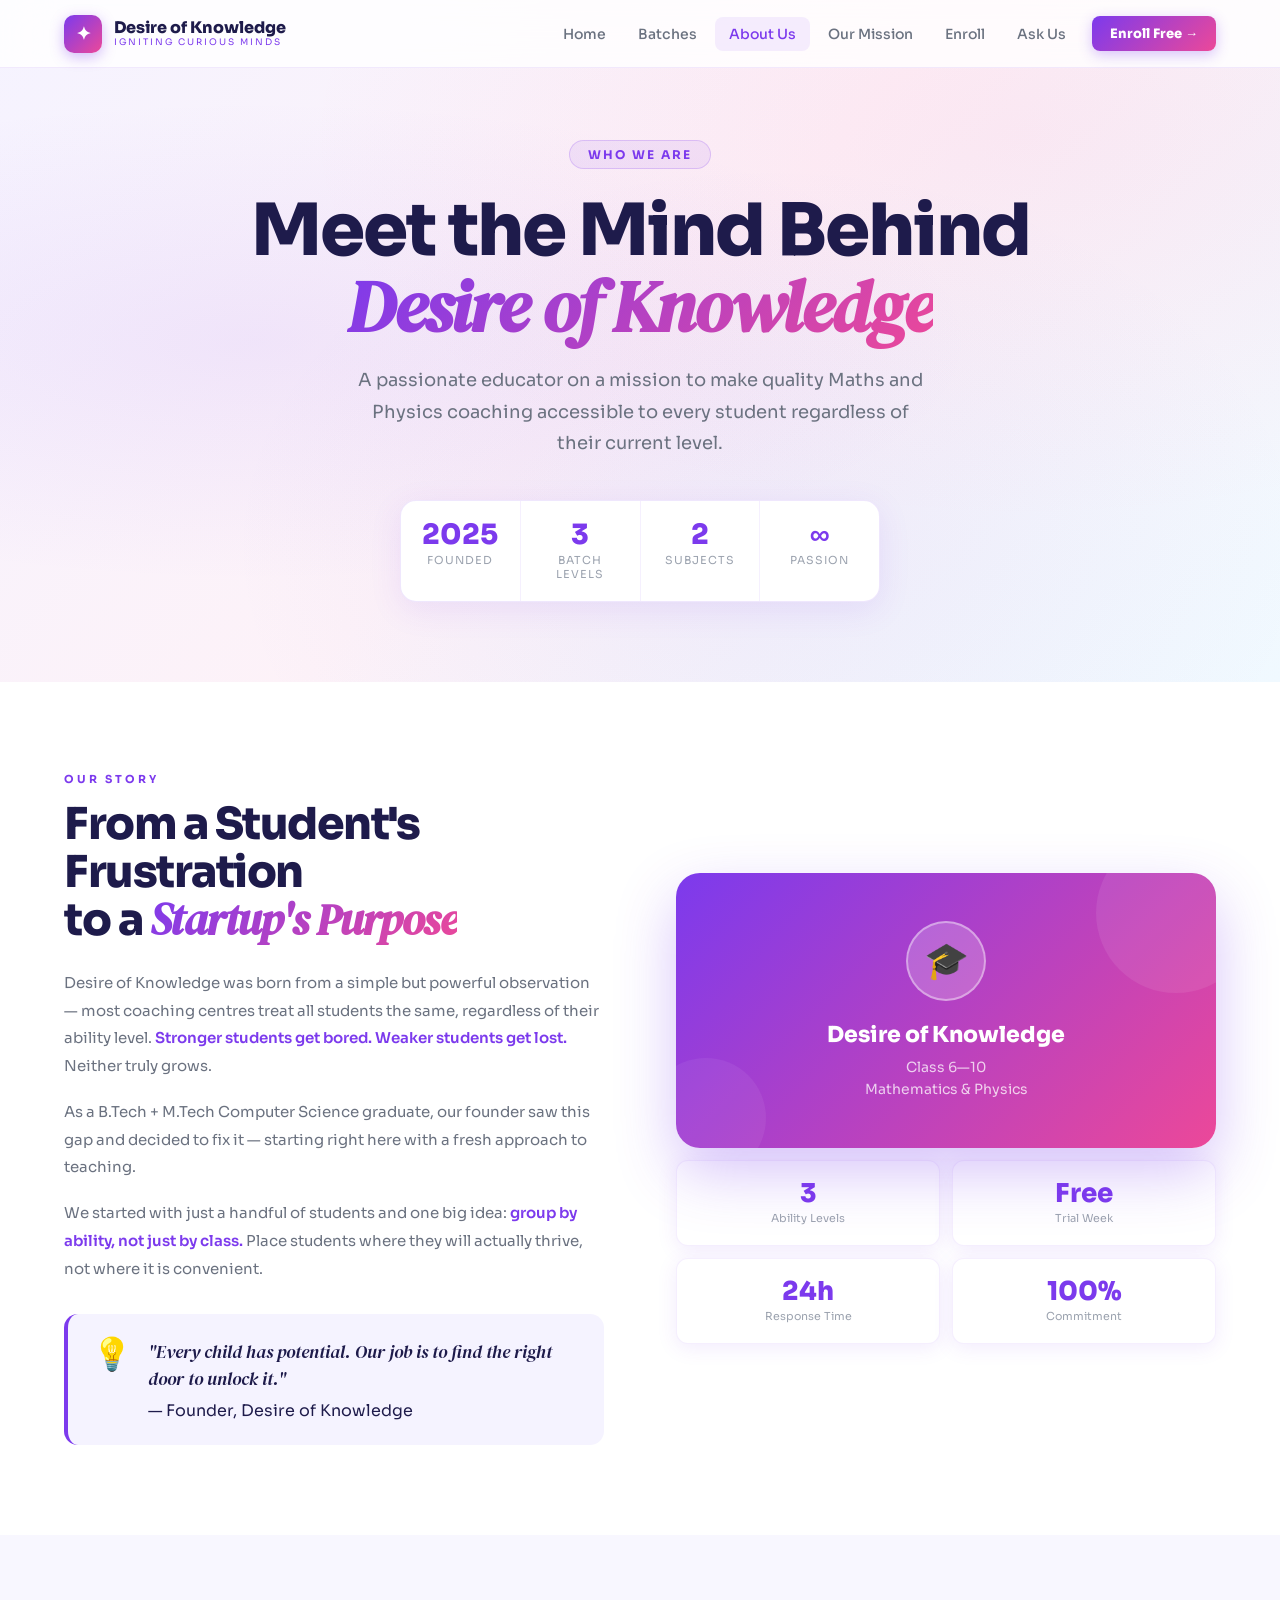
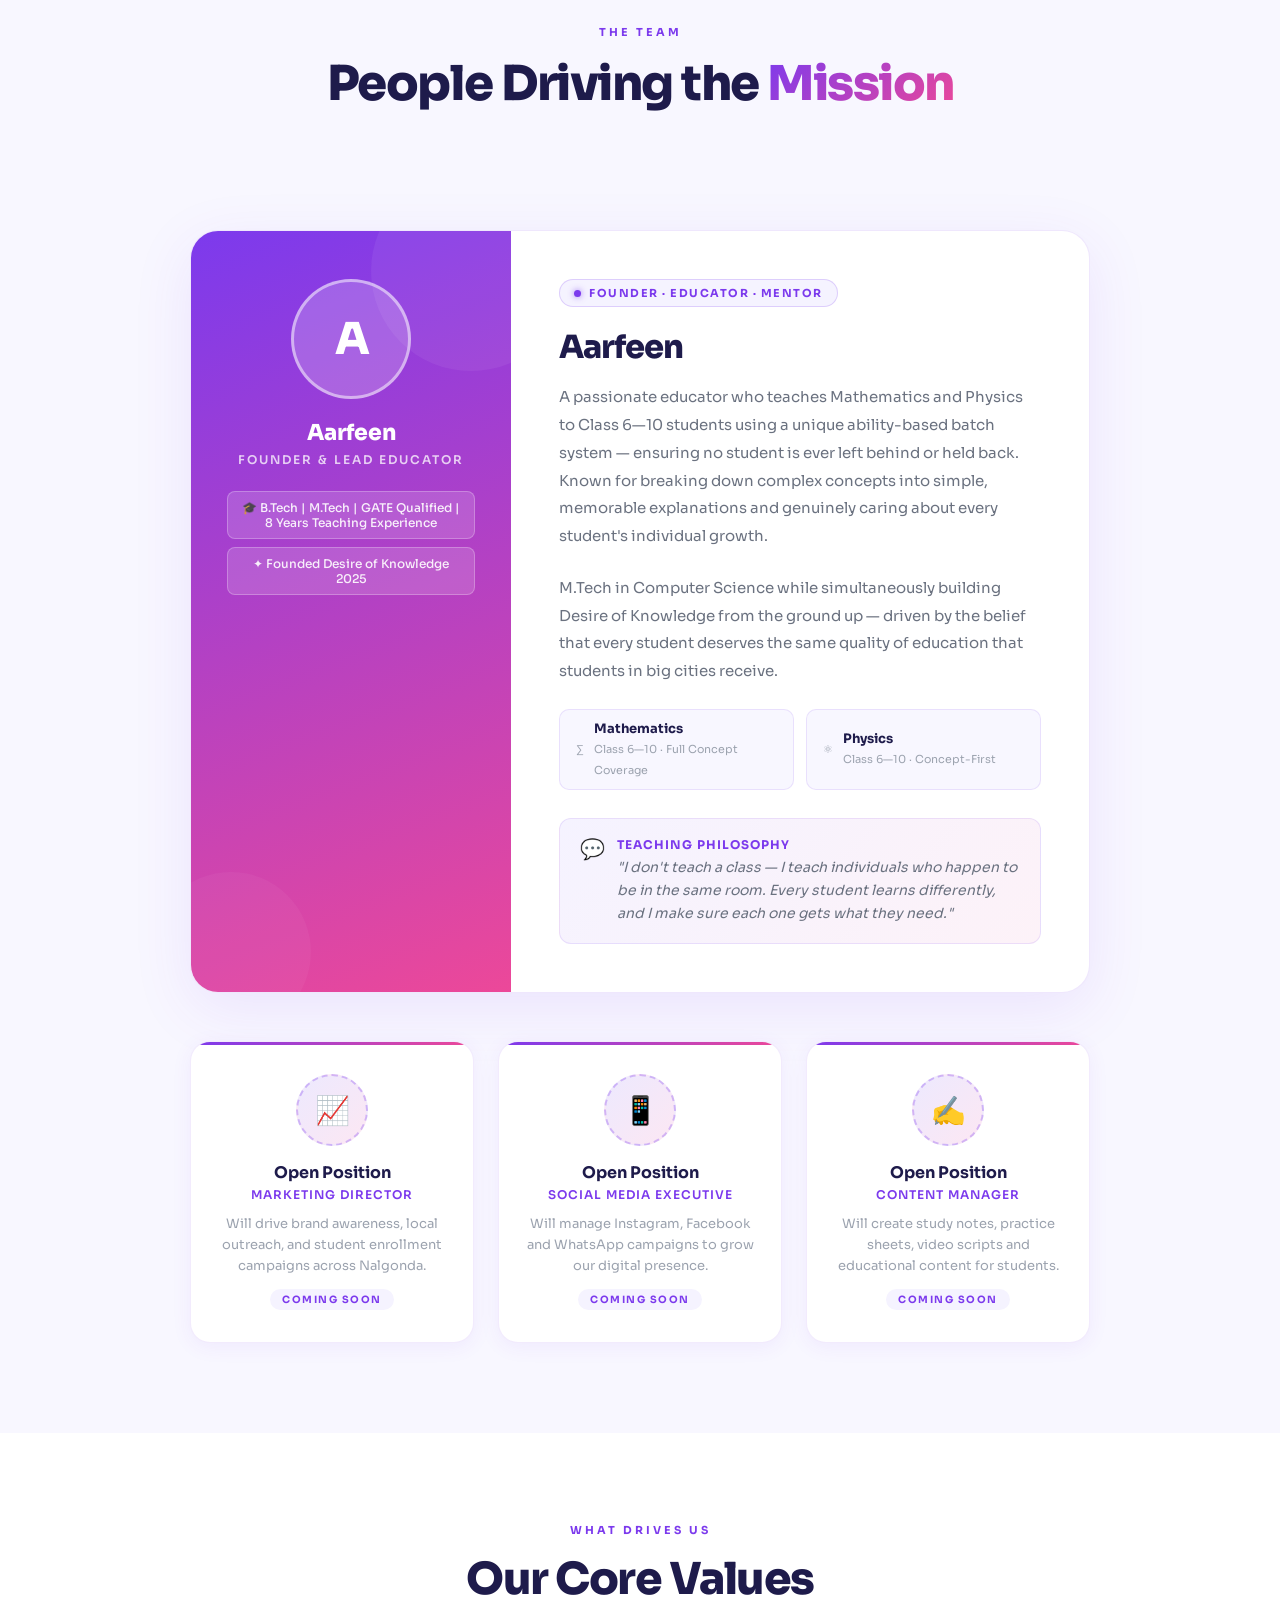
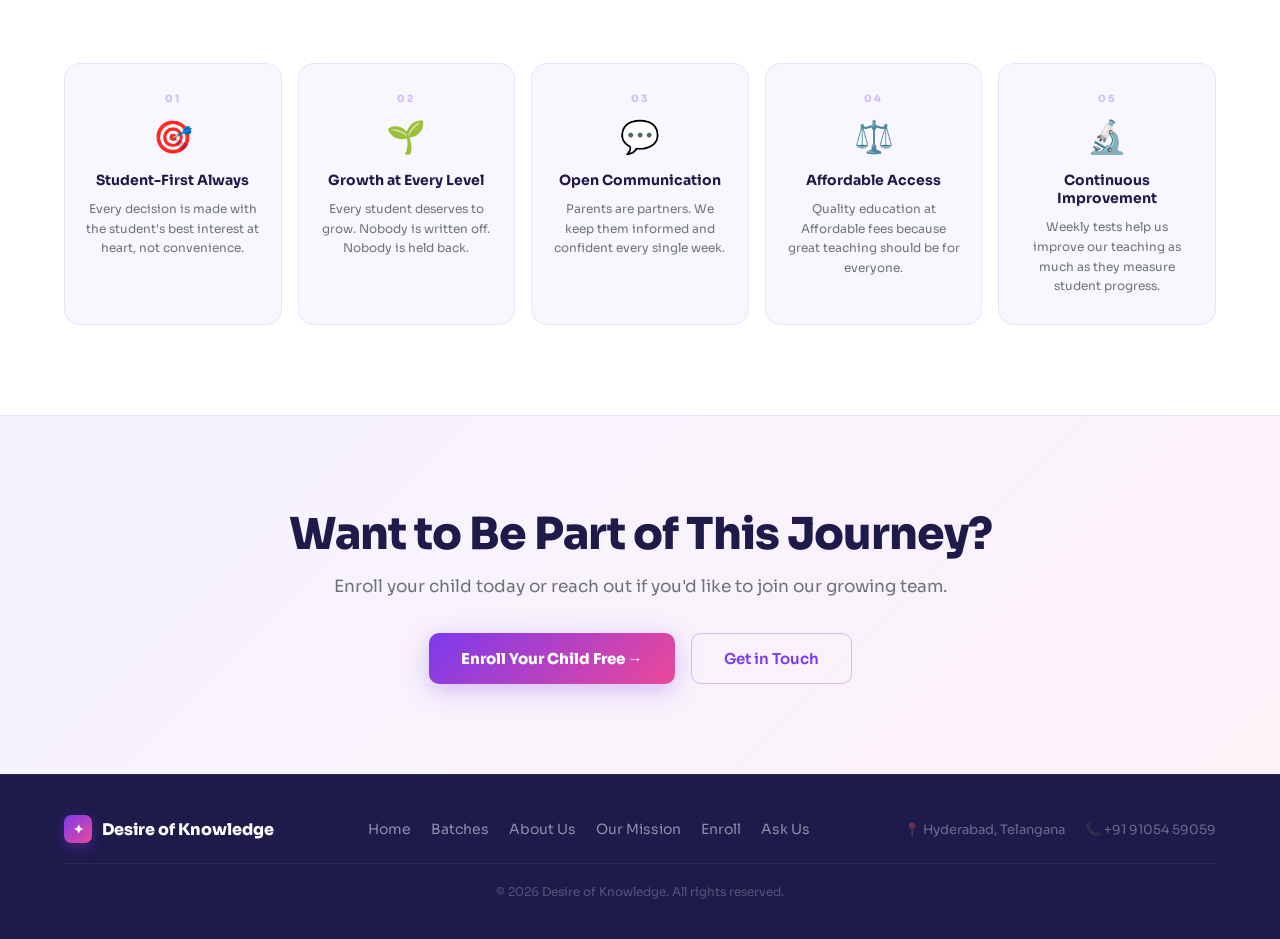
==== commit 7561c1b4: "Fix: AI Dashes, Fees, Timing, Place, Batches, etc." ====
--- a/about.html
+++ b/about.html
@@ -20,7 +20,7 @@
   <div class="container about-hero-inner">
     <div class="page-tag reveal">Who We Are</div>
     <h1 class="reveal">Meet the Mind Behind<br><em>Desire of Knowledge</em></h1>
-    <p class="reveal delay-1">A passionate educator on a mission to make quality Maths and Physics coaching accessible to every student in Nalgonda — regardless of their current level.</p>
+    <p class="reveal delay-1">A passionate educator on a mission to make quality Maths and Physics coaching accessible to every student regardless of their current level.</p>
     <div class="hero-stats-row reveal delay-2">
       <div class="hs-item">
         <div class="hs-val">2025</div>
@@ -50,7 +50,7 @@
         <div class="story-label">Our Story</div>
         <h2 class="story-title">From a Student's Frustration<br>to a <em>Startup's Purpose</em></h2>
         <p class="story-text">Desire of Knowledge was born from a simple but powerful observation — most coaching centres treat all students the same, regardless of their ability level. <strong>Stronger students get bored. Weaker students get lost.</strong> Neither truly grows.</p>
-        <p class="story-text">As a B.Tech + M.Tech Computer Science graduate, our founder saw this gap and decided to fix it — starting right here in Nalgonda, Telangana, with a fresh approach to teaching.</p>
+        <p class="story-text">As a B.Tech + M.Tech Computer Science graduate, our founder saw this gap and decided to fix it — starting right here with a fresh approach to teaching.</p>
         <p class="story-text">We started with just a handful of students and one big idea: <strong>group by ability, not just by class.</strong> Place students where they will actually thrive, not where it is convenient.</p>
         <div class="story-quote">
           <div class="sq-icon">💡</div>
@@ -65,7 +65,7 @@
           <div class="sv-main">
             <div class="sv-badge">🎓</div>
             <h3>Desire of Knowledge</h3>
-            <p>Nalgonda · Class 9 & 10<br>Mathematics & Physics</p>
+            <p>Class 6—10<br>Mathematics & Physics</p>
           </div>
           <div class="sv-cards">
             <div class="sv-card">
@@ -103,16 +103,14 @@
     <!-- ── FOUNDER CARD ── -->
     <div class="founder-card reveal">
       <div class="fc-left">
-        <div class="fc-avatar">Rf9</div>
+        <div class="fc-avatar">A</div>
         <!-- Replace YN with your initials -->
         <div class="fc-name">Aarfeen</div>
         <!-- Replace with your actual name -->
         <div class="fc-title">Founder & Lead Educator</div>
         <div class="fc-creds">
-          <div class="fc-cred">🎓 B.Tech — Computer Science</div>
-          <div class="fc-cred">📚 M.Tech — Computer Science</div>
-          <div class="fc-cred">📍 Hyderabad, Telangana</div>
-          <div class="fc-cred">✦ Founded Desire of Knowledge 2015</div>
+          <div class="fc-cred">🎓 B.Tech | M.Tech | GATE Qualified | 8 Years Teaching Experience</div>
+          <div class="fc-cred">✦ Founded Desire of Knowledge 2025</div>
         </div>
       </div>
       <div class="fc-right">
@@ -120,23 +118,23 @@
           <div class="role-dot"></div>
           Founder · Educator · Mentor
         </div>
-        <h3>Your Name Here</h3>
+        <h3>Aarfeen</h3>
         <!-- Replace with your actual name -->
-        <p>A passionate educator who teaches Mathematics and Physics to Class 9 & 10 students using a unique ability-based batch system — ensuring no student is ever left behind or held back. Known for breaking down complex concepts into simple, memorable explanations and genuinely caring about every student's individual growth.</p>
-        <p>Currently pursuing M.Tech in Computer Science while simultaneously building Desire of Knowledge from the ground up — driven by the belief that every student in Nalgonda deserves the same quality of education that students in big cities receive.</p>
+        <p>A passionate educator who teaches Mathematics and Physics to Class 6—10 students using a unique ability-based batch system — ensuring no student is ever left behind or held back. Known for breaking down complex concepts into simple, memorable explanations and genuinely caring about every student's individual growth.</p>
+        <p>M.Tech in Computer Science while simultaneously building Desire of Knowledge from the ground up — driven by the belief that every student deserves the same quality of education that students in big cities receive.</p>
         <div class="fc-subjects">
           <div class="fc-subj">
             <span class="fc-subj-icon">∑</span>
             <div>
               <strong>Mathematics</strong>
-              <span>Class 9 & 10 · Full NCERT</span>
+              <span>Class 6—10 · Full Concept Coverage</span>
             </div>
           </div>
           <div class="fc-subj">
             <span class="fc-subj-icon">⚛</span>
             <div>
               <strong>Physics</strong>
-              <span>Class 9 & 10 · Concept-First</span>
+              <span>Class 6—10 · Concept-First</span>
             </div>
           </div>
         </div>
@@ -216,7 +214,7 @@
         <div class="vc-num">04</div>
         <div class="vc-icon">⚖️</div>
         <h3>Affordable Access</h3>
-        <p>Quality education at ₹800–₹1,200/month — because great teaching should be for everyone.</p>
+        <p>Quality education at Affordable fees because great teaching should be for everyone.</p>
       </div>
       <div class="value-card reveal delay-2">
         <div class="vc-num">05</div>
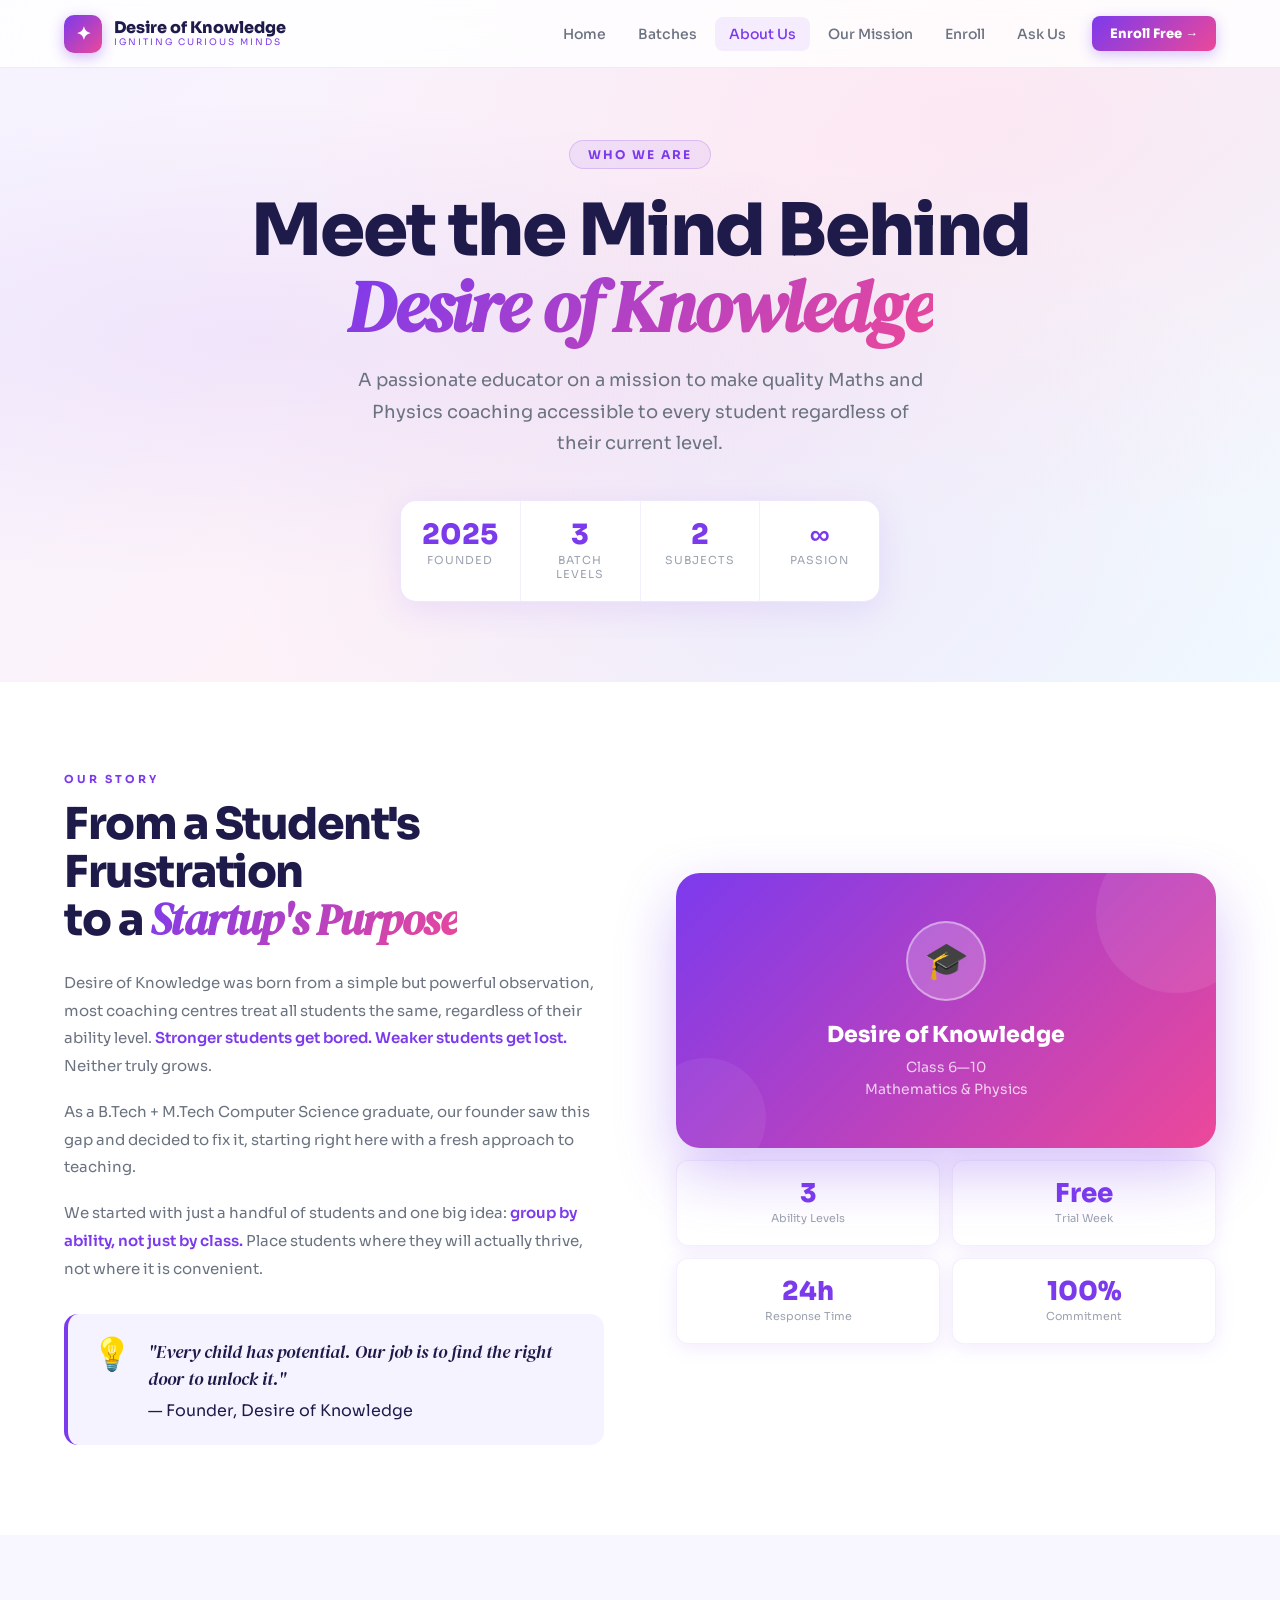
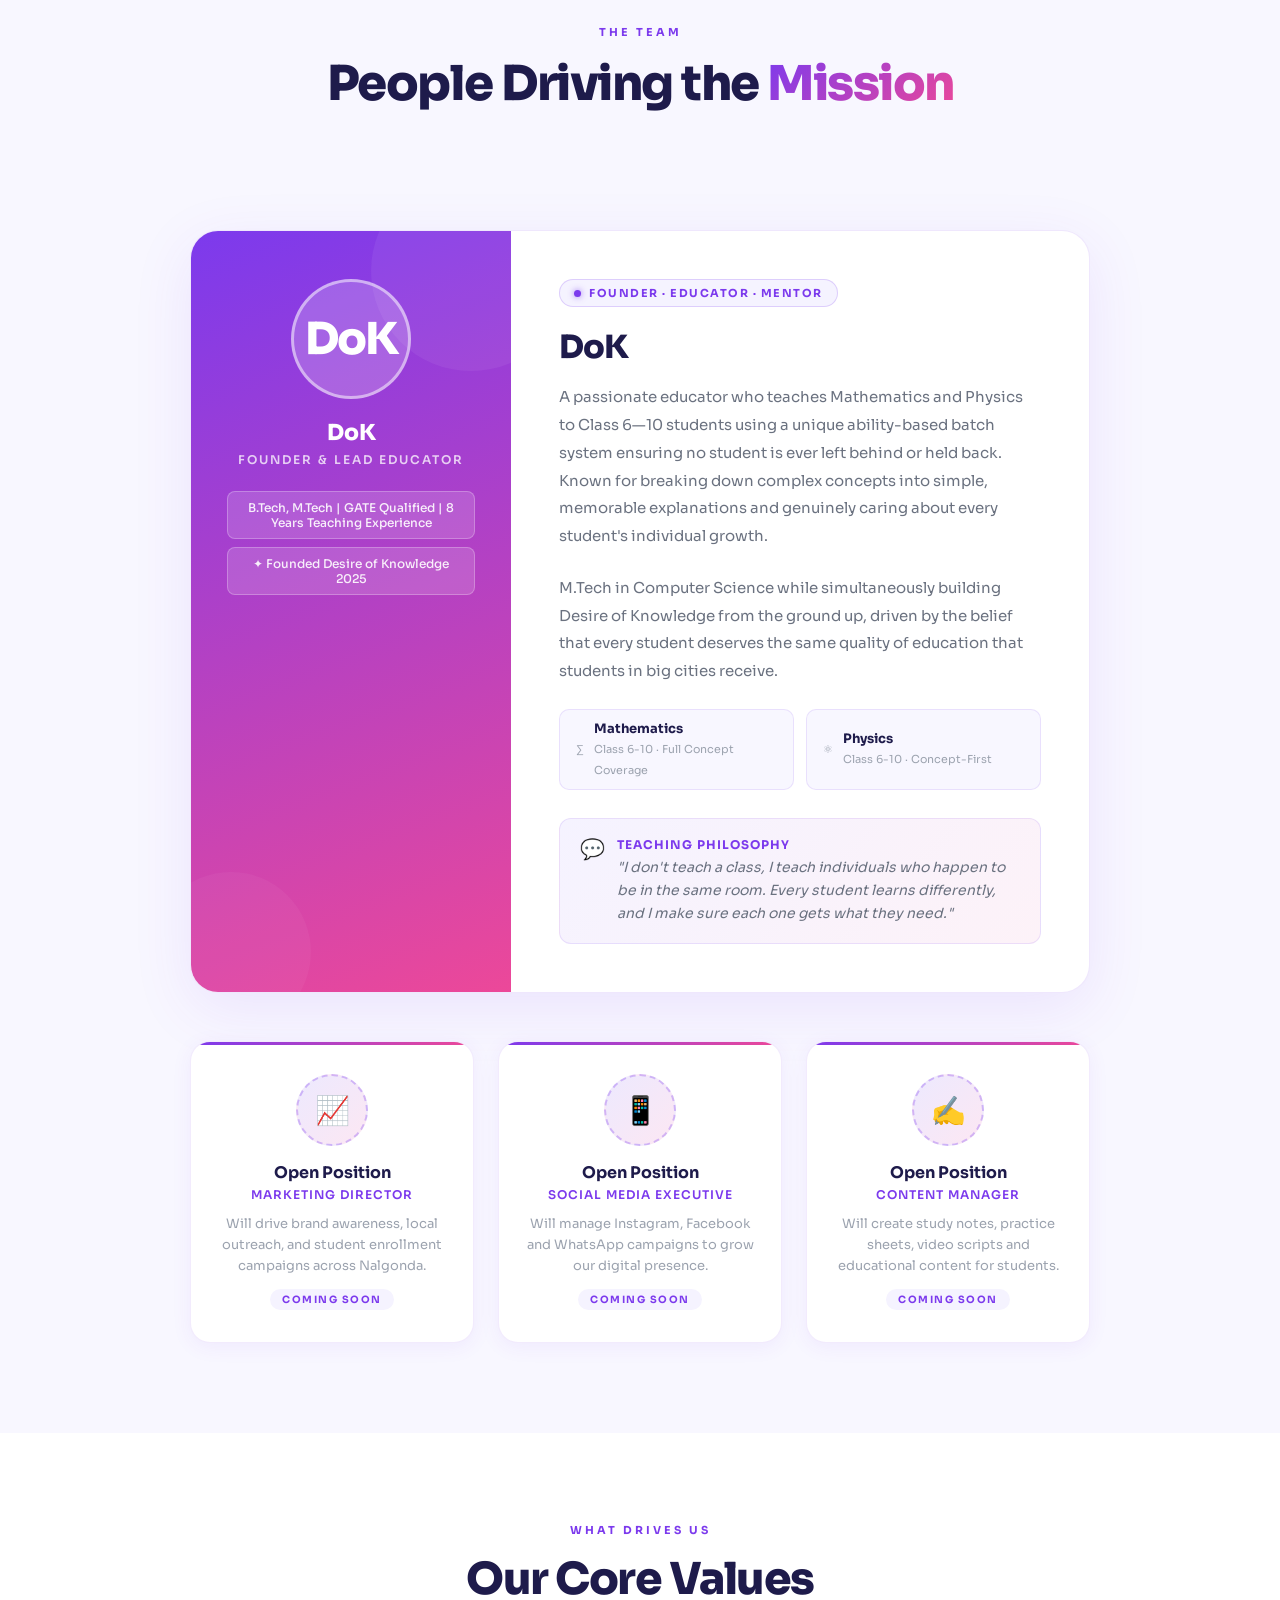
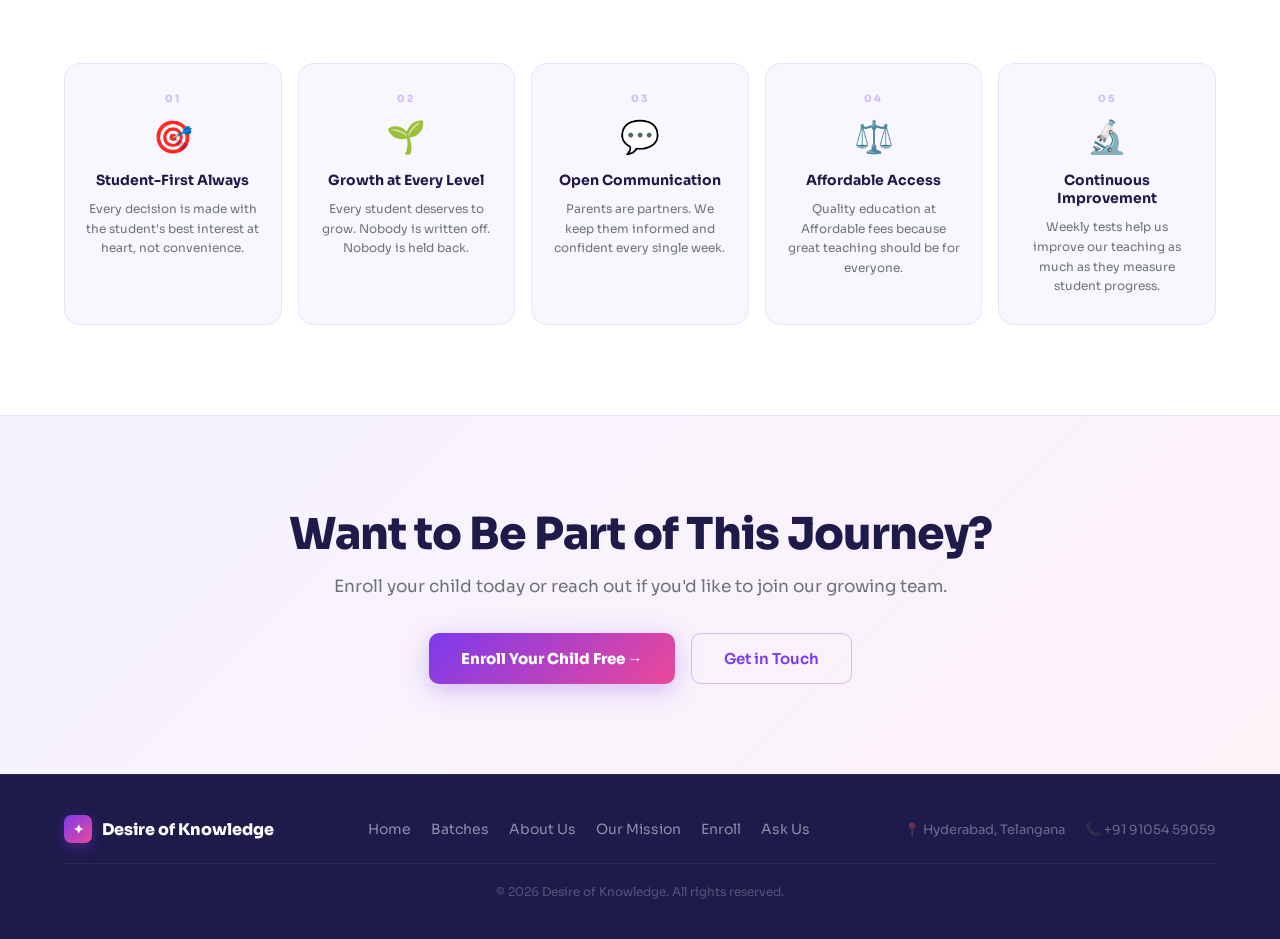
==== commit fb6be3d0: "Fix: Email" ====
--- a/about.html
+++ b/about.html
@@ -49,8 +49,8 @@
       <div class="story-left reveal">
         <div class="story-label">Our Story</div>
         <h2 class="story-title">From a Student's Frustration<br>to a <em>Startup's Purpose</em></h2>
-        <p class="story-text">Desire of Knowledge was born from a simple but powerful observation — most coaching centres treat all students the same, regardless of their ability level. <strong>Stronger students get bored. Weaker students get lost.</strong> Neither truly grows.</p>
-        <p class="story-text">As a B.Tech + M.Tech Computer Science graduate, our founder saw this gap and decided to fix it — starting right here with a fresh approach to teaching.</p>
+        <p class="story-text">Desire of Knowledge was born from a simple but powerful observation, most coaching centres treat all students the same, regardless of their ability level. <strong>Stronger students get bored. Weaker students get lost.</strong> Neither truly grows.</p>
+        <p class="story-text">As a B.Tech + M.Tech Computer Science graduate, our founder saw this gap and decided to fix it, starting right here with a fresh approach to teaching.</p>
         <p class="story-text">We started with just a handful of students and one big idea: <strong>group by ability, not just by class.</strong> Place students where they will actually thrive, not where it is convenient.</p>
         <div class="story-quote">
           <div class="sq-icon">💡</div>
@@ -103,13 +103,13 @@
     <!-- ── FOUNDER CARD ── -->
     <div class="founder-card reveal">
       <div class="fc-left">
-        <div class="fc-avatar">A</div>
+        <div class="fc-avatar">DoK</div>
         <!-- Replace YN with your initials -->
-        <div class="fc-name">Aarfeen</div>
+        <div class="fc-name">DoK</div>
         <!-- Replace with your actual name -->
         <div class="fc-title">Founder & Lead Educator</div>
         <div class="fc-creds">
-          <div class="fc-cred">🎓 B.Tech | M.Tech | GATE Qualified | 8 Years Teaching Experience</div>
+          <div class="fc-cred">B.Tech, M.Tech  |  GATE Qualified  |  8 Years Teaching Experience</div>
           <div class="fc-cred">✦ Founded Desire of Knowledge 2025</div>
         </div>
       </div>
@@ -118,23 +118,23 @@
           <div class="role-dot"></div>
           Founder · Educator · Mentor
         </div>
-        <h3>Aarfeen</h3>
+        <h3>DoK</h3>
         <!-- Replace with your actual name -->
-        <p>A passionate educator who teaches Mathematics and Physics to Class 6—10 students using a unique ability-based batch system — ensuring no student is ever left behind or held back. Known for breaking down complex concepts into simple, memorable explanations and genuinely caring about every student's individual growth.</p>
-        <p>M.Tech in Computer Science while simultaneously building Desire of Knowledge from the ground up — driven by the belief that every student deserves the same quality of education that students in big cities receive.</p>
+        <p>A passionate educator who teaches Mathematics and Physics to Class 6—10 students using a unique ability-based batch system ensuring no student is ever left behind or held back. Known for breaking down complex concepts into simple, memorable explanations and genuinely caring about every student's individual growth.</p>
+        <p>M.Tech in Computer Science while simultaneously building Desire of Knowledge from the ground up, driven by the belief that every student deserves the same quality of education that students in big cities receive.</p>
         <div class="fc-subjects">
           <div class="fc-subj">
             <span class="fc-subj-icon">∑</span>
             <div>
               <strong>Mathematics</strong>
-              <span>Class 6—10 · Full Concept Coverage</span>
+              <span>Class 6-10 · Full Concept Coverage</span>
             </div>
           </div>
           <div class="fc-subj">
             <span class="fc-subj-icon">⚛</span>
             <div>
               <strong>Physics</strong>
-              <span>Class 6—10 · Concept-First</span>
+              <span>Class 6-10 · Concept-First</span>
             </div>
           </div>
         </div>
@@ -142,7 +142,7 @@
           <span>💬</span>
           <div>
             <strong>Teaching Philosophy</strong>
-            <p>"I don't teach a class — I teach individuals who happen to be in the same room. Every student learns differently, and I make sure each one gets what they need."</p>
+            <p>"I don't teach a class, I teach individuals who happen to be in the same room. Every student learns differently, and I make sure each one gets what they need."</p>
           </div>
         </div>
       </div>
